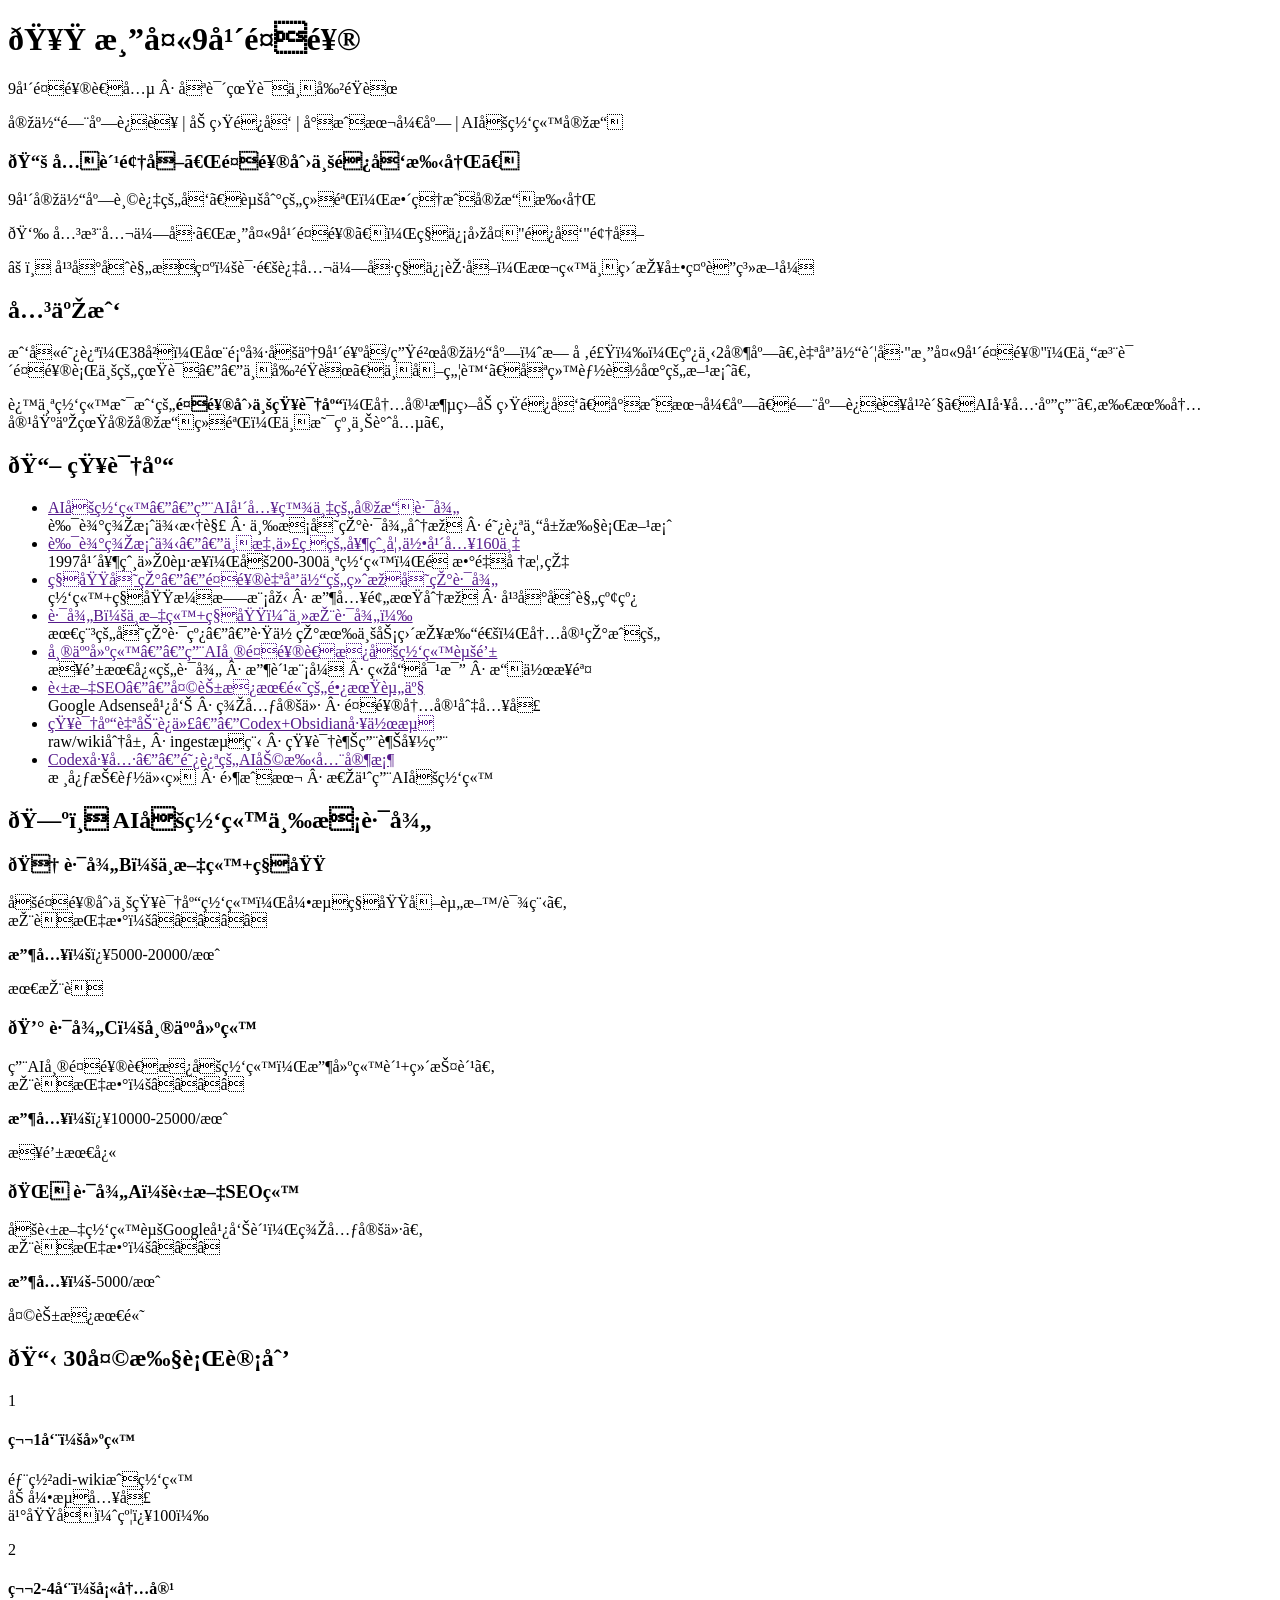
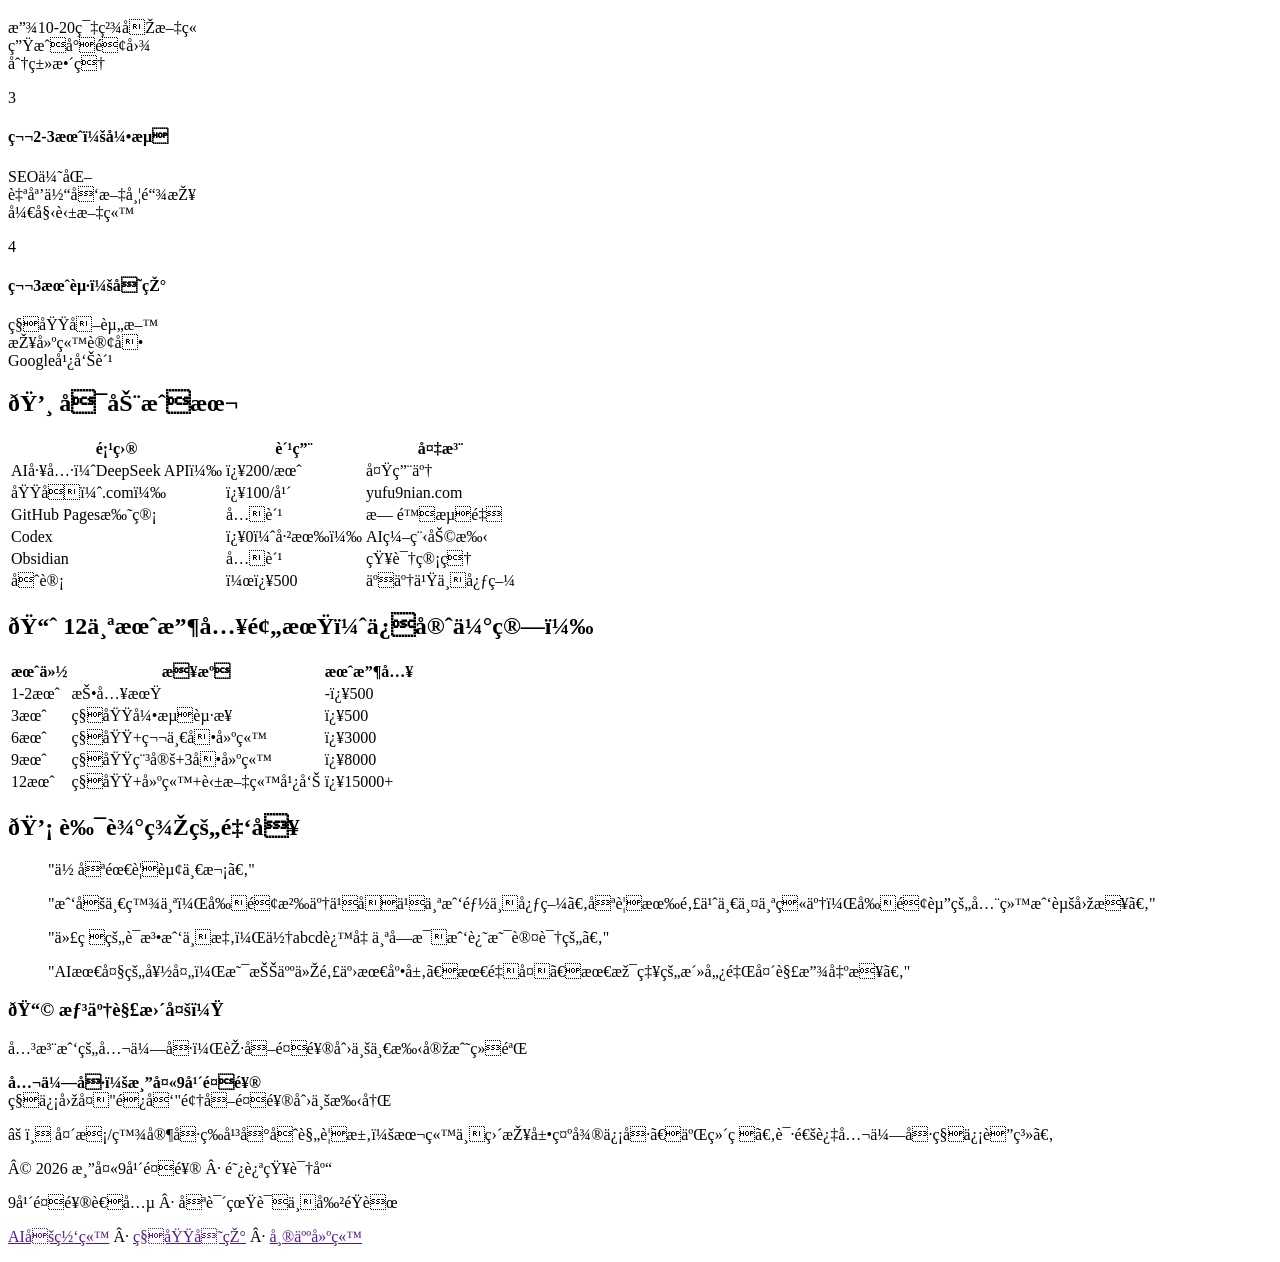
==== index.html @ 38398fef "?? index.html" ====
<!DOCTYPE html>
<html lang=""zh-CN"">
<head>
<meta charset=""UTF-8"">
<meta name=""viewport"" content=""width=device-width, initial-scale=1.0"">
<meta name=""description"" content=""渔夫9年餐饮 - 餐饮创业知识库。9年餐饮老兵分享加盟避坑、小成本开店、门店运营干货。AI做网站实操路径，私域变现方法论。"">
<meta name=""keywords"" content=""餐饮创业,加盟避坑,小成本开店,餐饮运营,AI做网站,私域变现,渔夫9年餐饮"">
<title>渔夫9年餐饮 · 餐饮创业知识库</title>
<link rel=""stylesheet"" href=""style.css"">
</head>
<body>

<header>
  <h1>🥟 渔夫9年餐饮</h1>
  <p class=""tagline"">9年餐饮老兵 · 只说真话不割韭菜</p>
  <p class=""subtitle"">实体门店运营 | 加盟避坑 | 小成本开店 | AI做网站实操</p>
</header>

<div class=""container"">

  <!-- Hero -->
  <div class=""hero-cta"">
    <h3>📚 免费领取「餐饮创业避坑手册」</h3>
    <p>9年实体店踩过的坑、赚到的经验，整理成实操手册</p>
    <p class=""highlight"">👉 关注公众号「渔夫9年餐饮」，私信回复"避坑"领取</p>
    <p style=""font-size:13px;color:#999;margin-top:8px"">⚠️ 平台合规提示：请通过公众号私信获取，本站不直接展示联系方式</p>
  </div>

  <!-- 关于阿迪 -->
  <section>
    <h2>关于我</h2>
    <p>我叫阿迪，38岁，在顺德做了9年饺子/生鲜实体店（无堂食），线下2家店。自媒体账号"渔夫9年餐饮"，专注说餐饮行业的真话——<span class=""emphasis"">不割韭菜、不卖焦虑、只给能落地的方案</span>。</p>
    <p style=""margin-top:12px"">这个网站是我的<strong>餐饮创业知识库</strong>，内容涵盖加盟避坑、小成本开店、门店运营干货、AI工具应用。所有内容基于真实实操经验，不是纸上谈兵。</p>
  </section>

  <!-- 知识库 -->
  <section>
    <h2>📖 知识库</h2>
    <ul class=""article-list"">
      <li>
        <a href=""articles/AI做网站.html"">AI做网站——用AI年入百万的实操路径</a>
        <div class=""desc"">良辰美案例拆解 · 三条变现路径分析 · 阿迪专属执行方案</div>
      </li>
      <li>
        <a href=""articles/良辰美案例.html"">良辰美案例——不懂代码的奶爸如何年入160万</a>
        <div class=""desc"">1997年奶爸从0起步，做200-300个网站，靠数量堆概率</div>
      </li>
      <li>
        <a href=""articles/私域变现.html"">私域变现——餐饮自媒体的终极变现路径</a>
        <div class=""desc"">网站+私域漏斗模型 · 收入预期分析 · 平台合规红线</div>
      </li>
      <li>
        <a href=""articles/路径B-中文站加私域.html"">路径B：中文站+私域（主推路径）</a>
        <div class=""desc"">最稳的变现路线——跟你现有业务直接打通，内容现成的</div>
      </li>
      <li>
        <a href=""articles/帮人建站.html"">帮人建站——用AI帮餐饮老板做网站赚钱</a>
        <div class=""desc"">来钱最快的路径 · 收费模式 · 竞品对比 · 操作步骤</div>
      </li>
      <li>
        <a href=""articles/英文SEO.html"">英文SEO——天花板最高的长期资产</a>
        <div class=""desc"">Google Adsense广告 · 美元定价 · 餐饮内容切入口</div>
      </li>
      <li>
        <a href=""articles/知识库自动迭代.html"">知识库自动迭代——Codex+Obsidian工作流</a>
        <div class=""desc"">raw/wiki分层 · ingest流程 · 知识越用越好用</div>
      </li>
      <li>
        <a href=""articles/Codex工具.html"">Codex工具——阿迪的AI助手全家桶</a>
        <div class=""desc"">核心技能介绍 · 零成本 · 怎么用AI做网站</div>
      </li>
    </ul>
  </section>

  <!-- 三条路径 -->
  <section>
    <h2>🗺️ AI做网站三条路径</h2>
    <div class=""card-grid"">
      <div class=""card"">
        <h3>🏆 路径B：中文站+私域</h3>
        <p>做餐饮创业知识库网站，引流私域卖资料/课程。<br>推荐指数：⭐⭐⭐⭐⭐</p>
        <p style=""margin-top:8px""><strong>收入：</strong>￥5000-20000/月</p>
        <span class=""tag"">最推荐</span>
      </div>
      <div class=""card"">
        <h3>💰 路径C：帮人建站</h3>
        <p>用AI帮餐饮老板做网站，收建站费+维护费。<br>推荐指数：⭐⭐⭐⭐</p>
        <p style=""margin-top:8px""><strong>收入：</strong>￥10000-25000/月</p>
        <span class=""tag"">来钱最快</span>
      </div>
      <div class=""card"">
        <h3>🌍 路径A：英文SEO站</h3>
        <p>做英文网站赚Google广告费，美元定价。<br>推荐指数：⭐⭐⭐</p>
        <p style=""margin-top:8px""><strong>收入：</strong>-5000/月</p>
        <span class=""tag"">天花板最高</span>
      </div>
    </div>
  </section>

  <!-- 执行计划 -->
  <section>
    <h2>📋 30天执行计划</h2>
    <div class=""flow-steps"">
      <div class=""flow-step"">
        <div class=""num"">1</div>
        <h4>第1周：建站</h4>
        <p>部署adi-wiki成网站<br>加引流入口<br>买域名（约￥100）</p>
      </div>
      <div class=""flow-step"">
        <div class=""num"">2</div>
        <h4>第2-4周：填内容</h4>
        <p>放10-20篇精华文章<br>生成封面图<br>分类整理</p>
      </div>
      <div class=""flow-step"">
        <div class=""num"">3</div>
        <h4>第2-3月：引流</h4>
        <p>SEO优化<br>自媒体发文带链接<br>开始英文站</p>
      </div>
      <div class=""flow-step"">
        <div class=""num"">4</div>
        <h4>第3月起：变现</h4>
        <p>私域卖资料<br>接建站订单<br>Google广告费</p>
      </div>
    </div>
  </section>

  <!-- 成本 -->
  <section>
    <h2>💸 启动成本</h2>
    <div class=""table-wrap"">
      <table>
        <tr><th>项目</th><th>费用</th><th>备注</th></tr>
        <tr><td>AI工具（DeepSeek API）</td><td>￥200/月</td><td>够用了</td></tr>
        <tr><td>域名（.com）</td><td>￥100/年</td><td>yufu9nian.com</td></tr>
        <tr><td>GitHub Pages托管</td><td class=""green-text"">免费</td><td>无限流量</td></tr>
        <tr><td>Codex</td><td class=""green-text"">￥0（已有）</td><td>AI编程助手</td></tr>
        <tr><td>Obsidian</td><td class=""green-text"">免费</td><td>知识管理</td></tr>
        <tr style=""font-weight:bold""><td>合计</td><td>＜￥500</td><td>亏了也不心疼</td></tr>
      </table>
    </div>
  </section>

  <!-- 12个月收入预期 -->
  <section>
    <h2>📈 12个月收入预期（保守估算）</h2>
    <div class=""table-wrap"">
      <table>
        <tr><th>月份</th><th>来源</th><th>月收入</th></tr>
        <tr><td>1-2月</td><td>投入期</td><td>-￥500</td></tr>
        <tr><td>3月</td><td>私域引流起步</td><td>￥500</td></tr>
        <tr><td>6月</td><td>私域+第一单建站</td><td>￥3000</td></tr>
        <tr><td>9月</td><td>私域稳定+3单建站</td><td>￥8000</td></tr>
        <tr style=""font-weight:bold""><td>12月</td><td>私域+建站+英文站广告</td><td class=""emphasis"">￥15000+</td></tr>
      </table>
    </div>
  </section>

  <!-- 良辰美金句 -->
  <section>
    <h2>💡 良辰美的金句</h2>
    <blockquote>"你只需要赢一次。"</blockquote>
    <blockquote>"我做一百个，前面沉了九十九个我都不心疼。只要有那么一两个火了，前面赔的全给我赚回来。"</blockquote>
    <blockquote>"代码的语法我不懂，但abcd这几个字母我还是认识的。"</blockquote>
    <blockquote>"AI最大的好处，是把人从那些最底层、最重复、最枯燥的活儿里头解放出来。"</blockquote>
  </section>

  <!-- 私域引流 -->
  <div class=""private-domain"">
    <h3>📩 想了解更多？</h3>
    <p>关注我的公众号，获取餐饮创业一手实战经验</p>
    <div class=""contact-box"">
      <strong>公众号：渔夫9年餐饮</strong><br>
      <span style=""font-size:13px;color:#888"">私信回复"避坑"领取餐饮创业手册</span>
    </div>
    <p style=""font-size:13px;color:#999;margin-top:12px"">⚠️ 头条/百家号等平台合规要求：本站不直接展示微信号、二维码。请通过公众号私信联系。</p>
  </div>

</div>

<footer>
  <p>© 2026 渔夫9年餐饮 · 阿迪知识库</p>
  <p style=""margin-top:6px"">9年餐饮老兵 · 只说真话不割韭菜</p>
  <p style=""margin-top:6px"">
    <a href=""articles/AI做网站.html"">AI做网站</a> ·
    <a href=""articles/私域变现.html"">私域变现</a> ·
    <a href=""articles/帮人建站.html"">帮人建站</a>
  </p>
</footer>

</body>
</html>
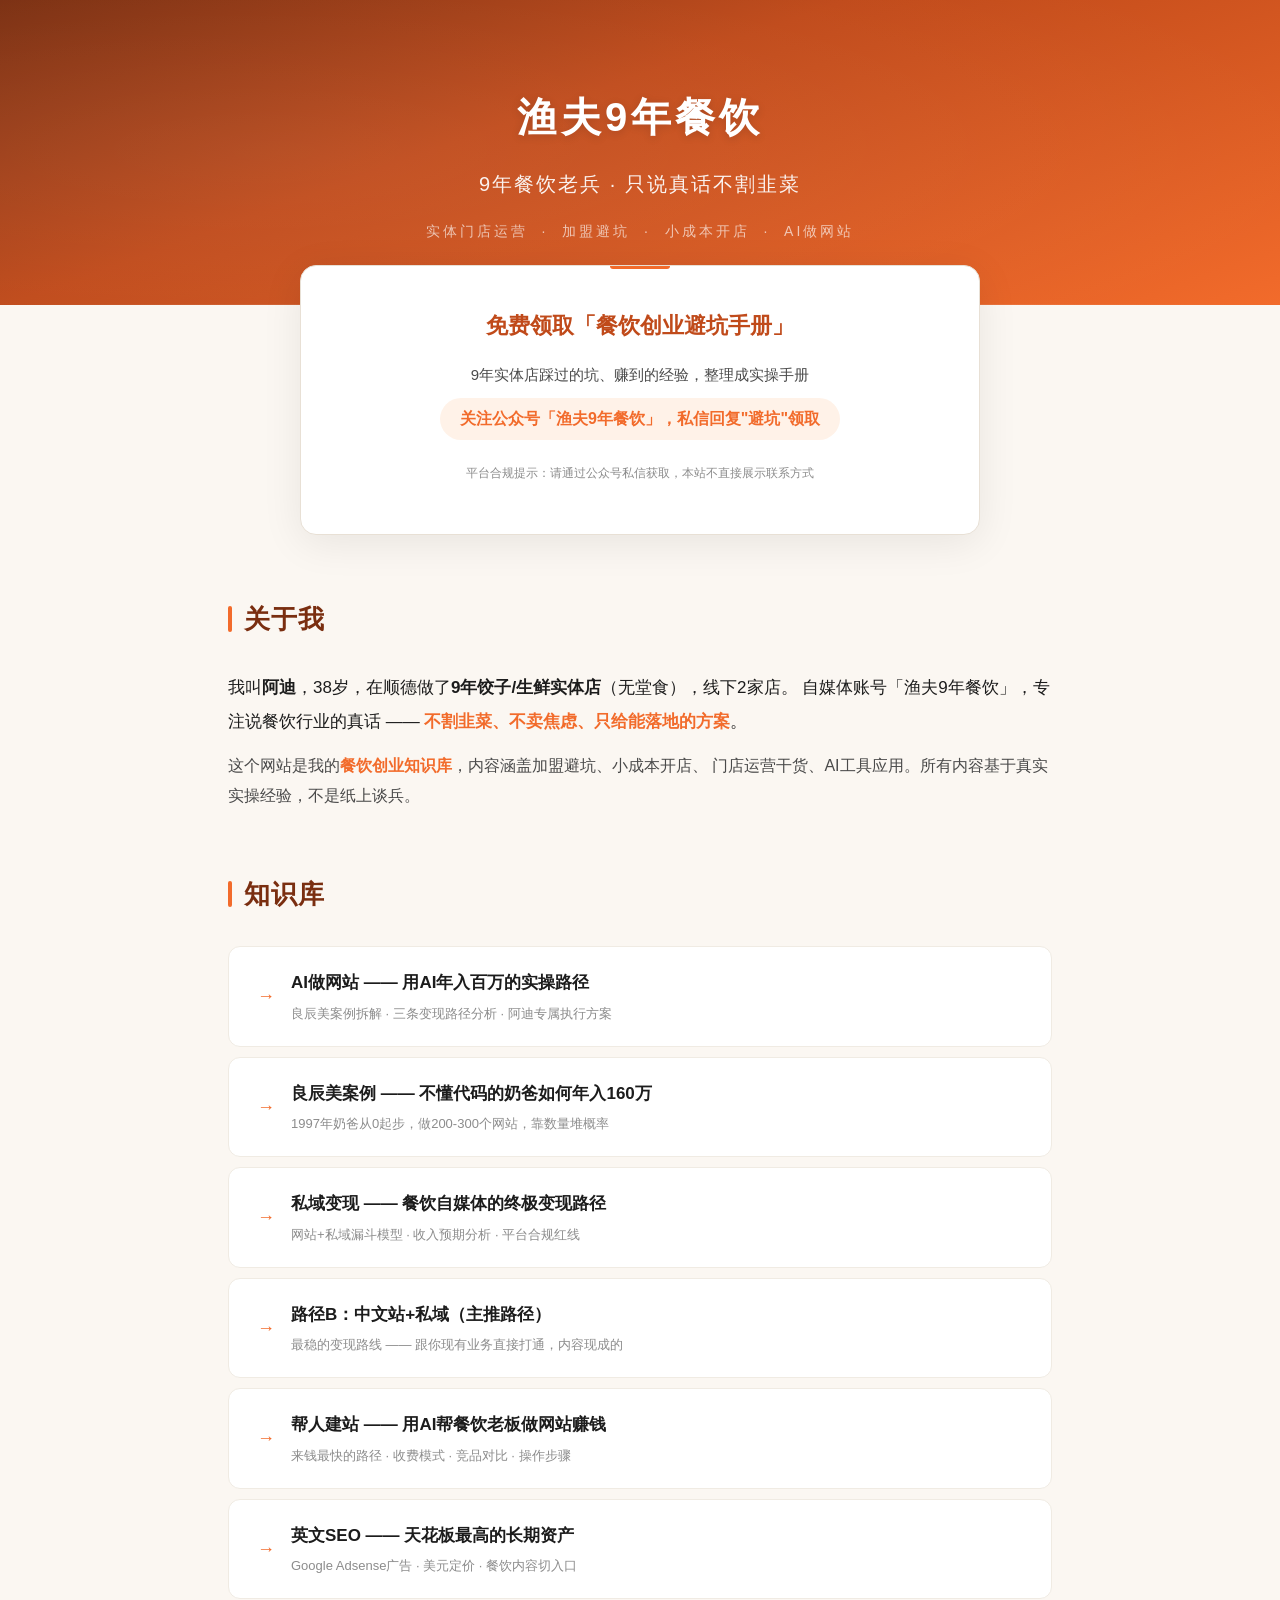
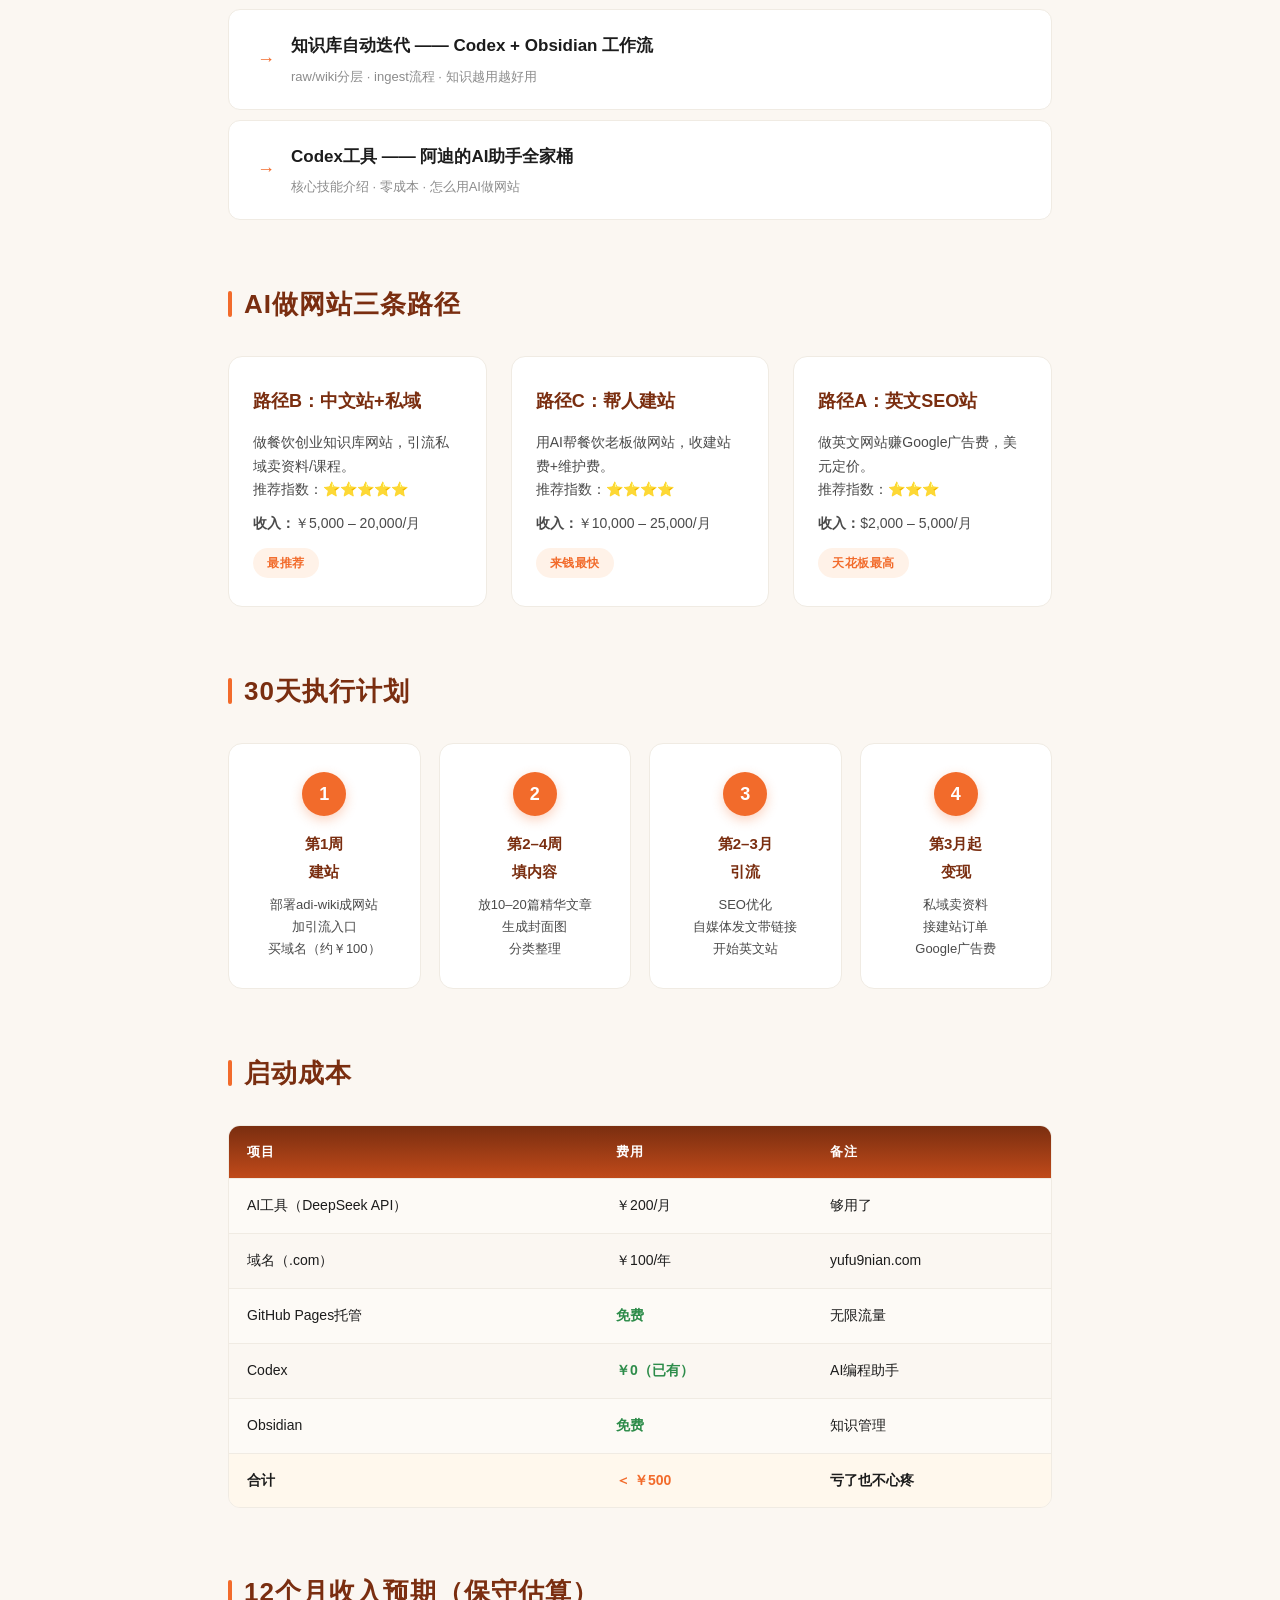
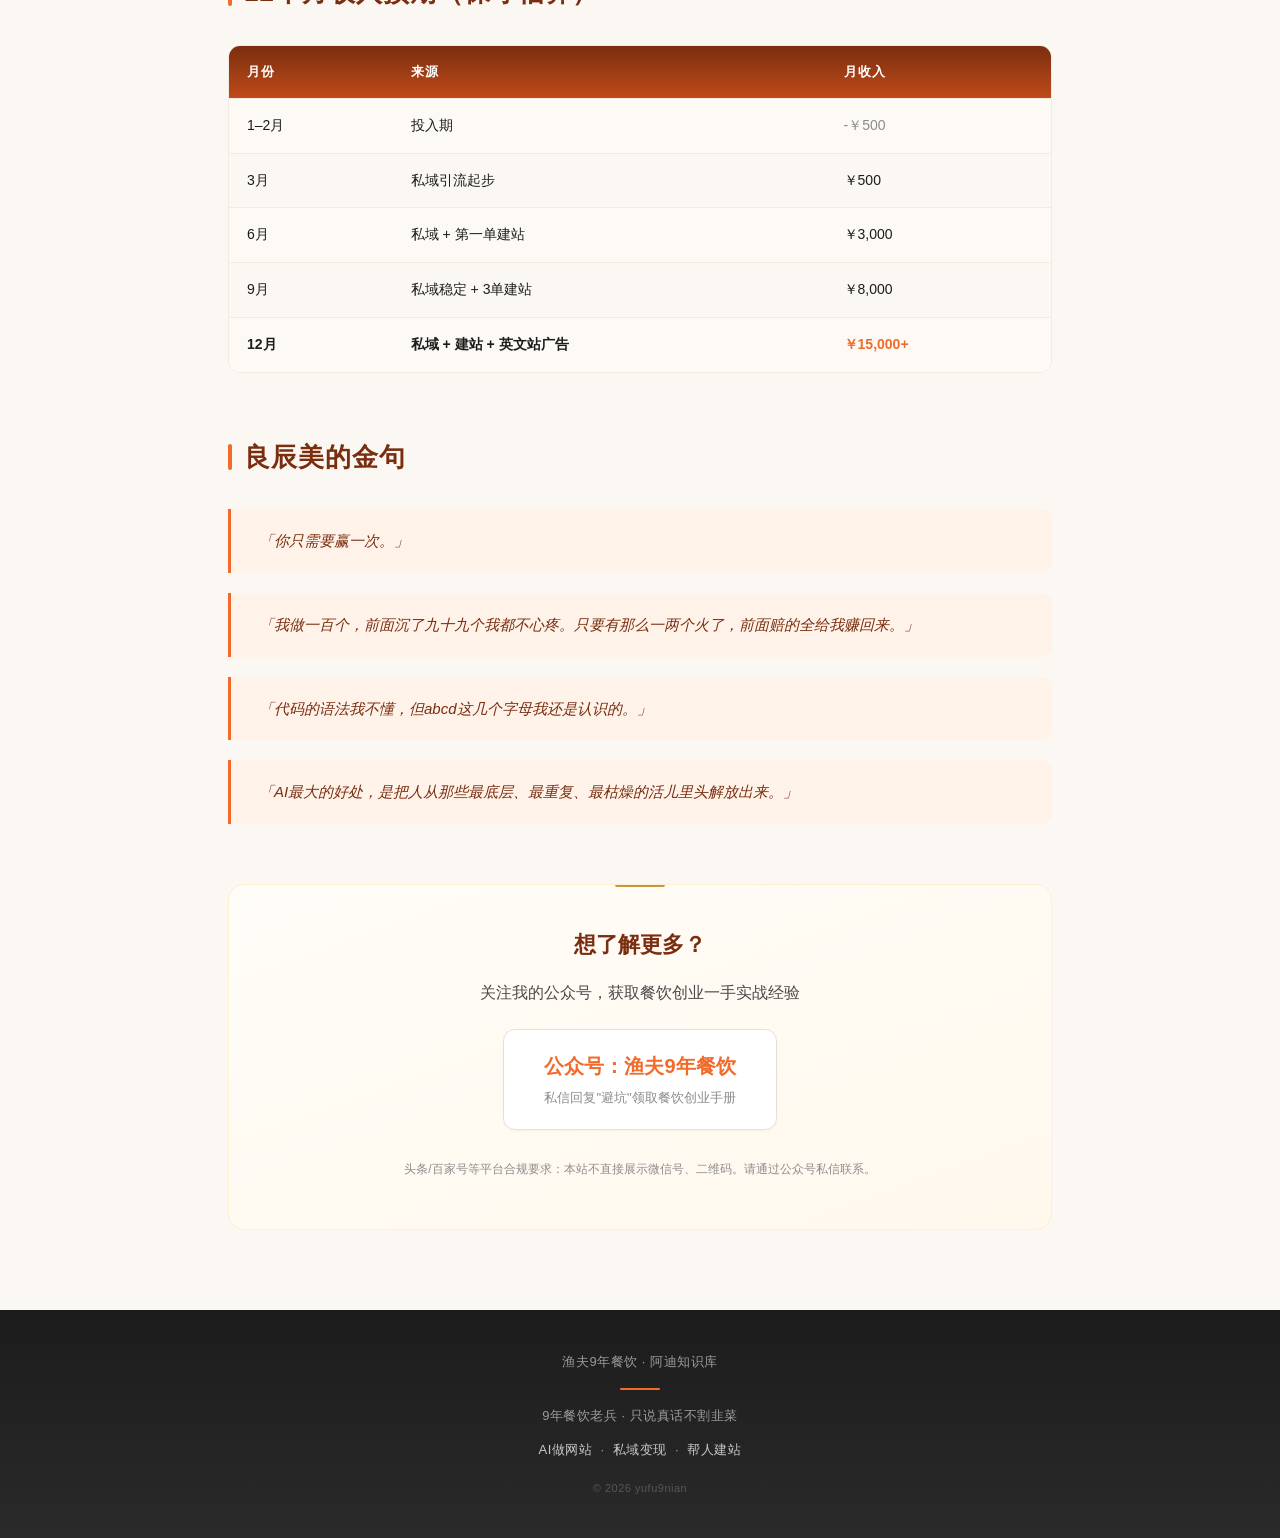
==== commit 27ac7976: "v2.0 ???????? - ??:Hermes Orange #F26B2B ?????? - ??:??????????????????? - ??:?????,?????" ====
--- a/index.html
+++ b/index.html
@@ -1,190 +1,215 @@
 <!DOCTYPE html>
-<html lang=""zh-CN"">
+<html lang="zh-CN">
 <head>
-<meta charset=""UTF-8"">
-<meta name=""viewport"" content=""width=device-width, initial-scale=1.0"">
-<meta name=""description"" content=""渔夫9年餐饮 - 餐饮创业知识库。9年餐饮老兵分享加盟避坑、小成本开店、门店运营干货。AI做网站实操路径，私域变现方法论。"">
-<meta name=""keywords"" content=""餐饮创业,加盟避坑,小成本开店,餐饮运营,AI做网站,私域变现,渔夫9年餐饮"">
+<meta charset="UTF-8">
+<meta name="viewport" content="width=device-width, initial-scale=1.0">
+<meta name="description" content="渔夫9年餐饮 · 餐饮创业知识库。9年餐饮老兵分享加盟避坑、小成本开店、门店运营干货。AI做网站实操路径，私域变现方法论。">
+<meta name="keywords" content="餐饮创业,加盟避坑,小成本开店,餐饮运营,AI做网站,私域变现,渔夫9年餐饮">
 <title>渔夫9年餐饮 · 餐饮创业知识库</title>
-<link rel=""stylesheet"" href=""style.css"">
+<link rel="stylesheet" href="style.css">
 </head>
 <body>
 
 <header>
-  <h1>🥟 渔夫9年餐饮</h1>
-  <p class=""tagline"">9年餐饮老兵 · 只说真话不割韭菜</p>
-  <p class=""subtitle"">实体门店运营 | 加盟避坑 | 小成本开店 | AI做网站实操</p>
+  <h1>渔夫9年餐饮</h1>
+  <p class="tagline">9年餐饮老兵 &middot; 只说真话不割韭菜</p>
+  <p class="subtitle">实体门店运营 &nbsp;·&nbsp; 加盟避坑 &nbsp;·&nbsp; 小成本开店 &nbsp;·&nbsp; AI做网站</p>
 </header>
 
-<div class=""container"">
+<div class="container">
 
   <!-- Hero -->
-  <div class=""hero-cta"">
-    <h3>📚 免费领取「餐饮创业避坑手册」</h3>
+  <div class="hero-cta">
+    <h3>免费领取「餐饮创业避坑手册」</h3>
     <p>9年实体店踩过的坑、赚到的经验，整理成实操手册</p>
-    <p class=""highlight"">👉 关注公众号「渔夫9年餐饮」，私信回复"避坑"领取</p>
-    <p style=""font-size:13px;color:#999;margin-top:8px"">⚠️ 平台合规提示：请通过公众号私信获取，本站不直接展示联系方式</p>
+    <p class="highlight">关注公众号「渔夫9年餐饮」，私信回复"避坑"领取</p>
+    <p style="font-size:12px;color:var(--text-light);margin-top:12px">平台合规提示：请通过公众号私信获取，本站不直接展示联系方式</p>
   </div>
 
-  <!-- 关于阿迪 -->
+  <!-- 关于 -->
   <section>
     <h2>关于我</h2>
-    <p>我叫阿迪，38岁，在顺德做了9年饺子/生鲜实体店（无堂食），线下2家店。自媒体账号"渔夫9年餐饮"，专注说餐饮行业的真话——<span class=""emphasis"">不割韭菜、不卖焦虑、只给能落地的方案</span>。</p>
-    <p style=""margin-top:12px"">这个网站是我的<strong>餐饮创业知识库</strong>，内容涵盖加盟避坑、小成本开店、门店运营干货、AI工具应用。所有内容基于真实实操经验，不是纸上谈兵。</p>
+    <p style="font-size:17px;line-height:2">
+      我叫<strong>阿迪</strong>，38岁，在顺德做了<strong>9年饺子/生鲜实体店</strong>（无堂食），线下2家店。
+      自媒体账号「渔夫9年餐饮」，专注说餐饮行业的真话 ——
+      <span class="emphasis">不割韭菜、不卖焦虑、只给能落地的方案</span>。
+    </p>
+    <p style="margin-top:12px;color:var(--text-mid)">
+      这个网站是我的<strong style="color:var(--hermes)">餐饮创业知识库</strong>，内容涵盖加盟避坑、小成本开店、
+      门店运营干货、AI工具应用。所有内容基于真实实操经验，不是纸上谈兵。
+    </p>
   </section>
 
   <!-- 知识库 -->
   <section>
-    <h2>📖 知识库</h2>
-    <ul class=""article-list"">
-      <li>
-        <a href=""articles/AI做网站.html"">AI做网站——用AI年入百万的实操路径</a>
-        <div class=""desc"">良辰美案例拆解 · 三条变现路径分析 · 阿迪专属执行方案</div>
-      </li>
-      <li>
-        <a href=""articles/良辰美案例.html"">良辰美案例——不懂代码的奶爸如何年入160万</a>
-        <div class=""desc"">1997年奶爸从0起步，做200-300个网站，靠数量堆概率</div>
-      </li>
-      <li>
-        <a href=""articles/私域变现.html"">私域变现——餐饮自媒体的终极变现路径</a>
-        <div class=""desc"">网站+私域漏斗模型 · 收入预期分析 · 平台合规红线</div>
-      </li>
-      <li>
-        <a href=""articles/路径B-中文站加私域.html"">路径B：中文站+私域（主推路径）</a>
-        <div class=""desc"">最稳的变现路线——跟你现有业务直接打通，内容现成的</div>
-      </li>
-      <li>
-        <a href=""articles/帮人建站.html"">帮人建站——用AI帮餐饮老板做网站赚钱</a>
-        <div class=""desc"">来钱最快的路径 · 收费模式 · 竞品对比 · 操作步骤</div>
-      </li>
-      <li>
-        <a href=""articles/英文SEO.html"">英文SEO——天花板最高的长期资产</a>
-        <div class=""desc"">Google Adsense广告 · 美元定价 · 餐饮内容切入口</div>
-      </li>
-      <li>
-        <a href=""articles/知识库自动迭代.html"">知识库自动迭代——Codex+Obsidian工作流</a>
-        <div class=""desc"">raw/wiki分层 · ingest流程 · 知识越用越好用</div>
-      </li>
-      <li>
-        <a href=""articles/Codex工具.html"">Codex工具——阿迪的AI助手全家桶</a>
-        <div class=""desc"">核心技能介绍 · 零成本 · 怎么用AI做网站</div>
+    <h2>知识库</h2>
+    <ul class="article-list">
+      <li>
+        <div class="text">
+          <a href="articles/AI做网站.html">AI做网站 —— 用AI年入百万的实操路径</a>
+          <div class="desc">良辰美案例拆解 · 三条变现路径分析 · 阿迪专属执行方案</div>
+        </div>
+      </li>
+      <li>
+        <div class="text">
+          <a href="articles/良辰美案例.html">良辰美案例 —— 不懂代码的奶爸如何年入160万</a>
+          <div class="desc">1997年奶爸从0起步，做200-300个网站，靠数量堆概率</div>
+        </div>
+      </li>
+      <li>
+        <div class="text">
+          <a href="articles/私域变现.html">私域变现 —— 餐饮自媒体的终极变现路径</a>
+          <div class="desc">网站+私域漏斗模型 · 收入预期分析 · 平台合规红线</div>
+        </div>
+      </li>
+      <li>
+        <div class="text">
+          <a href="articles/路径B-中文站加私域.html">路径B：中文站+私域（主推路径）</a>
+          <div class="desc">最稳的变现路线 —— 跟你现有业务直接打通，内容现成的</div>
+        </div>
+      </li>
+      <li>
+        <div class="text">
+          <a href="articles/帮人建站.html">帮人建站 —— 用AI帮餐饮老板做网站赚钱</a>
+          <div class="desc">来钱最快的路径 · 收费模式 · 竞品对比 · 操作步骤</div>
+        </div>
+      </li>
+      <li>
+        <div class="text">
+          <a href="articles/英文SEO.html">英文SEO —— 天花板最高的长期资产</a>
+          <div class="desc">Google Adsense广告 · 美元定价 · 餐饮内容切入口</div>
+        </div>
+      </li>
+      <li>
+        <div class="text">
+          <a href="articles/知识库自动迭代.html">知识库自动迭代 —— Codex + Obsidian 工作流</a>
+          <div class="desc">raw/wiki分层 · ingest流程 · 知识越用越好用</div>
+        </div>
+      </li>
+      <li>
+        <div class="text">
+          <a href="articles/Codex工具.html">Codex工具 —— 阿迪的AI助手全家桶</a>
+          <div class="desc">核心技能介绍 · 零成本 · 怎么用AI做网站</div>
+        </div>
       </li>
     </ul>
   </section>
 
   <!-- 三条路径 -->
   <section>
-    <h2>🗺️ AI做网站三条路径</h2>
-    <div class=""card-grid"">
-      <div class=""card"">
-        <h3>🏆 路径B：中文站+私域</h3>
+    <h2>AI做网站三条路径</h2>
+    <div class="card-grid">
+      <div class="card">
+        <h3>路径B：中文站+私域</h3>
         <p>做餐饮创业知识库网站，引流私域卖资料/课程。<br>推荐指数：⭐⭐⭐⭐⭐</p>
-        <p style=""margin-top:8px""><strong>收入：</strong>￥5000-20000/月</p>
-        <span class=""tag"">最推荐</span>
-      </div>
-      <div class=""card"">
-        <h3>💰 路径C：帮人建站</h3>
+        <p style="margin-top:10px"><strong>收入：</strong>￥5,000 – 20,000/月</p>
+        <span class="tag">最推荐</span>
+      </div>
+      <div class="card">
+        <h3>路径C：帮人建站</h3>
         <p>用AI帮餐饮老板做网站，收建站费+维护费。<br>推荐指数：⭐⭐⭐⭐</p>
-        <p style=""margin-top:8px""><strong>收入：</strong>￥10000-25000/月</p>
-        <span class=""tag"">来钱最快</span>
-      </div>
-      <div class=""card"">
-        <h3>🌍 路径A：英文SEO站</h3>
+        <p style="margin-top:10px"><strong>收入：</strong>￥10,000 – 25,000/月</p>
+        <span class="tag">来钱最快</span>
+      </div>
+      <div class="card">
+        <h3>路径A：英文SEO站</h3>
         <p>做英文网站赚Google广告费，美元定价。<br>推荐指数：⭐⭐⭐</p>
-        <p style=""margin-top:8px""><strong>收入：</strong>-5000/月</p>
-        <span class=""tag"">天花板最高</span>
+        <p style="margin-top:10px"><strong>收入：</strong>$2,000 – 5,000/月</p>
+        <span class="tag">天花板最高</span>
       </div>
     </div>
   </section>
 
   <!-- 执行计划 -->
   <section>
-    <h2>📋 30天执行计划</h2>
-    <div class=""flow-steps"">
-      <div class=""flow-step"">
-        <div class=""num"">1</div>
-        <h4>第1周：建站</h4>
+    <h2>30天执行计划</h2>
+    <div class="flow-steps">
+      <div class="flow-step">
+        <div class="num">1</div>
+        <h4>第1周<br>建站</h4>
         <p>部署adi-wiki成网站<br>加引流入口<br>买域名（约￥100）</p>
       </div>
-      <div class=""flow-step"">
-        <div class=""num"">2</div>
-        <h4>第2-4周：填内容</h4>
-        <p>放10-20篇精华文章<br>生成封面图<br>分类整理</p>
-      </div>
-      <div class=""flow-step"">
-        <div class=""num"">3</div>
-        <h4>第2-3月：引流</h4>
+      <div class="flow-step">
+        <div class="num">2</div>
+        <h4>第2–4周<br>填内容</h4>
+        <p>放10–20篇精华文章<br>生成封面图<br>分类整理</p>
+      </div>
+      <div class="flow-step">
+        <div class="num">3</div>
+        <h4>第2–3月<br>引流</h4>
         <p>SEO优化<br>自媒体发文带链接<br>开始英文站</p>
       </div>
-      <div class=""flow-step"">
-        <div class=""num"">4</div>
-        <h4>第3月起：变现</h4>
+      <div class="flow-step">
+        <div class="num">4</div>
+        <h4>第3月起<br>变现</h4>
         <p>私域卖资料<br>接建站订单<br>Google广告费</p>
       </div>
     </div>
   </section>
 
-  <!-- 成本 -->
-  <section>
-    <h2>💸 启动成本</h2>
-    <div class=""table-wrap"">
+  <!-- 启动成本 -->
+  <section>
+    <h2>启动成本</h2>
+    <div class="table-wrap">
       <table>
         <tr><th>项目</th><th>费用</th><th>备注</th></tr>
         <tr><td>AI工具（DeepSeek API）</td><td>￥200/月</td><td>够用了</td></tr>
         <tr><td>域名（.com）</td><td>￥100/年</td><td>yufu9nian.com</td></tr>
-        <tr><td>GitHub Pages托管</td><td class=""green-text"">免费</td><td>无限流量</td></tr>
-        <tr><td>Codex</td><td class=""green-text"">￥0（已有）</td><td>AI编程助手</td></tr>
-        <tr><td>Obsidian</td><td class=""green-text"">免费</td><td>知识管理</td></tr>
-        <tr style=""font-weight:bold""><td>合计</td><td>＜￥500</td><td>亏了也不心疼</td></tr>
+        <tr><td>GitHub Pages托管</td><td class="green-text">免费</td><td>无限流量</td></tr>
+        <tr><td>Codex</td><td class="green-text">￥0（已有）</td><td>AI编程助手</td></tr>
+        <tr><td>Obsidian</td><td class="green-text">免费</td><td>知识管理</td></tr>
+        <tr style="font-weight:700;background:#FFF8ED"><td>合计</td><td class="emphasis">＜ ￥500</td><td>亏了也不心疼</td></tr>
       </table>
     </div>
   </section>
 
-  <!-- 12个月收入预期 -->
-  <section>
-    <h2>📈 12个月收入预期（保守估算）</h2>
-    <div class=""table-wrap"">
+  <!-- 收入预期 -->
+  <section>
+    <h2>12个月收入预期（保守估算）</h2>
+    <div class="table-wrap">
       <table>
         <tr><th>月份</th><th>来源</th><th>月收入</th></tr>
-        <tr><td>1-2月</td><td>投入期</td><td>-￥500</td></tr>
+        <tr><td>1–2月</td><td>投入期</td><td style="color:var(--text-light)">-￥500</td></tr>
         <tr><td>3月</td><td>私域引流起步</td><td>￥500</td></tr>
-        <tr><td>6月</td><td>私域+第一单建站</td><td>￥3000</td></tr>
-        <tr><td>9月</td><td>私域稳定+3单建站</td><td>￥8000</td></tr>
-        <tr style=""font-weight:bold""><td>12月</td><td>私域+建站+英文站广告</td><td class=""emphasis"">￥15000+</td></tr>
+        <tr><td>6月</td><td>私域 + 第一单建站</td><td>￥3,000</td></tr>
+        <tr><td>9月</td><td>私域稳定 + 3单建站</td><td>￥8,000</td></tr>
+        <tr style="font-weight:700;background:#FFF8ED"><td>12月</td><td>私域 + 建站 + 英文站广告</td><td class="emphasis">￥15,000+</td></tr>
       </table>
     </div>
   </section>
 
-  <!-- 良辰美金句 -->
-  <section>
-    <h2>💡 良辰美的金句</h2>
-    <blockquote>"你只需要赢一次。"</blockquote>
-    <blockquote>"我做一百个，前面沉了九十九个我都不心疼。只要有那么一两个火了，前面赔的全给我赚回来。"</blockquote>
-    <blockquote>"代码的语法我不懂，但abcd这几个字母我还是认识的。"</blockquote>
-    <blockquote>"AI最大的好处，是把人从那些最底层、最重复、最枯燥的活儿里头解放出来。"</blockquote>
+  <!-- 金句 -->
+  <section>
+    <h2>良辰美的金句</h2>
+    <blockquote>「你只需要赢一次。」</blockquote>
+    <blockquote>「我做一百个，前面沉了九十九个我都不心疼。只要有那么一两个火了，前面赔的全给我赚回来。」</blockquote>
+    <blockquote>「代码的语法我不懂，但abcd这几个字母我还是认识的。」</blockquote>
+    <blockquote>「AI最大的好处，是把人从那些最底层、最重复、最枯燥的活儿里头解放出来。」</blockquote>
   </section>
 
   <!-- 私域引流 -->
-  <div class=""private-domain"">
-    <h3>📩 想了解更多？</h3>
+  <div class="private-domain">
+    <h3>想了解更多？</h3>
     <p>关注我的公众号，获取餐饮创业一手实战经验</p>
-    <div class=""contact-box"">
+    <div class="contact-box">
       <strong>公众号：渔夫9年餐饮</strong><br>
-      <span style=""font-size:13px;color:#888"">私信回复"避坑"领取餐饮创业手册</span>
-    </div>
-    <p style=""font-size:13px;color:#999;margin-top:12px"">⚠️ 头条/百家号等平台合规要求：本站不直接展示微信号、二维码。请通过公众号私信联系。</p>
+      <span style="font-size:13px;color:var(--text-light)">私信回复"避坑"领取餐饮创业手册</span>
+    </div>
+    <p style="font-size:12px;color:var(--text-light);margin-top:14px">头条/百家号等平台合规要求：本站不直接展示微信号、二维码。请通过公众号私信联系。</p>
   </div>
 
 </div>
 
 <footer>
-  <p>© 2026 渔夫9年餐饮 · 阿迪知识库</p>
-  <p style=""margin-top:6px"">9年餐饮老兵 · 只说真话不割韭菜</p>
-  <p style=""margin-top:6px"">
-    <a href=""articles/AI做网站.html"">AI做网站</a> ·
-    <a href=""articles/私域变现.html"">私域变现</a> ·
-    <a href=""articles/帮人建站.html"">帮人建站</a>
+  <p>渔夫9年餐饮 &middot; 阿迪知识库</p>
+  <div class="footer-divider"></div>
+  <p>9年餐饮老兵 &middot; 只说真话不割韭菜</p>
+  <p style="margin-top:10px">
+    <a href="articles/AI做网站.html">AI做网站</a> &nbsp;&middot;&nbsp;
+    <a href="articles/私域变现.html">私域变现</a> &nbsp;&middot;&nbsp;
+    <a href="articles/帮人建站.html">帮人建站</a>
   </p>
+  <p style="margin-top:16px;font-size:11px;opacity:0.4">&copy; 2026 yufu9nian</p>
 </footer>
 
 </body>
--- a/style.css
+++ b/style.css
@@ -0,0 +1,394 @@
+/* ═══════════════════════════════════════
+   渔夫9年餐饮 · 餐饮创业知识库
+   主色：爱马仕橙  ·  衬色：暖杏米
+   ═══════════════════════════════════════ */
+
+:root {
+    --hermes:       #F26B2B;
+    --hermes-deep:  #C04A1A;
+    --hermes-dark:  #7A2E10;
+    --hermes-light: #FFF2E8;
+    --hermes-glow:  #FFECE0;
+    --warm-cream:   #FDF9F4;
+    --warm-bg:      #FBF7F2;
+    --card:         #FFFFFF;
+    --text:         #1C1C1C;
+    --text-mid:     #4A4A4A;
+    --text-light:   #8C8C8C;
+    --border:       #E8E0D5;
+    --border-light: #F0EBE3;
+    --gold:         #C8963E;
+    --gold-light:   #FDF0D5;
+    --green:        #2D8C4A;
+    --shadow-sm:    0 1px 3px rgba(0,0,0,0.04);
+    --shadow-md:    0 4px 20px rgba(0,0,0,0.06);
+    --shadow-lg:    0 8px 40px rgba(0,0,0,0.08);
+}
+
+* { margin: 0; padding: 0; box-sizing: border-box; }
+
+body {
+    font-family: "PingFang SC", "Microsoft YaHei", "Hiragino Sans GB", -apple-system, sans-serif;
+    background: var(--warm-bg);
+    color: var(--text);
+    line-height: 1.85;
+    font-size: 16px;
+    -webkit-font-smoothing: antialiased;
+}
+
+/* ── Links ── */
+a { color: var(--hermes); text-decoration: none; transition: color 0.2s; }
+a:hover { color: var(--hermes-deep); }
+
+/* ── Header ── */
+header {
+    background: linear-gradient(160deg, var(--hermes-dark) 0%, var(--hermes-deep) 40%, var(--hermes) 100%);
+    color: white;
+    padding: 80px 20px 60px;
+    text-align: center;
+    position: relative;
+    overflow: hidden;
+}
+header::before {
+    content: "";
+    position: absolute;
+    top: -50%; left: -20%;
+    width: 140%; height: 200%;
+    background: radial-gradient(ellipse at 30% 50%, rgba(255,255,255,0.06) 0%, transparent 60%);
+    pointer-events: none;
+}
+header::after {
+    content: "";
+    position: absolute;
+    bottom: 0; left: 0; right: 0;
+    height: 1px;
+    background: linear-gradient(90deg, transparent, rgba(255,255,255,0.2), transparent);
+}
+header h1 {
+    font-size: 40px;
+    font-weight: 700;
+    letter-spacing: 4px;
+    margin-bottom: 12px;
+    text-shadow: 0 2px 8px rgba(0,0,0,0.15);
+}
+header .tagline {
+    font-size: 20px;
+    font-weight: 300;
+    opacity: 0.92;
+    letter-spacing: 2px;
+    margin-bottom: 16px;
+}
+header .subtitle {
+    font-size: 14px;
+    opacity: 0.65;
+    letter-spacing: 3px;
+    text-transform: uppercase;
+}
+
+/* ── Container ── */
+.container { max-width: 880px; margin: 0 auto; padding: 0 28px; }
+
+/* ── Hero CTA ── */
+.hero-cta {
+    background: white;
+    border: 1px solid var(--border);
+    border-radius: 16px;
+    padding: 40px 36px;
+    margin: -40px auto 50px;
+    max-width: 680px;
+    text-align: center;
+    box-shadow: var(--shadow-lg);
+    position: relative;
+}
+.hero-cta::before {
+    content: "";
+    position: absolute;
+    top: 0; left: 50%; transform: translateX(-50%);
+    width: 60px; height: 3px;
+    background: var(--hermes);
+    border-radius: 0 0 4px 4px;
+}
+.hero-cta h3 {
+    color: var(--hermes-deep);
+    font-size: 22px;
+    margin-bottom: 14px;
+    font-weight: 700;
+}
+.hero-cta p { color: var(--text-mid); margin-bottom: 10px; font-size: 15px; }
+.hero-cta .highlight {
+    color: var(--hermes);
+    font-weight: 700;
+    font-size: 16px;
+    background: var(--hermes-light);
+    display: inline-block;
+    padding: 6px 20px;
+    border-radius: 24px;
+}
+
+/* ── Section ── */
+section { margin: 60px 0; }
+section h2 {
+    font-size: 26px;
+    color: var(--hermes-dark);
+    border-left: none;
+    padding-left: 0;
+    margin-bottom: 28px;
+    font-weight: 700;
+    letter-spacing: 1px;
+    display: flex;
+    align-items: center;
+    gap: 12px;
+}
+section h2::before {
+    content: "";
+    display: inline-block;
+    width: 4px; height: 26px;
+    background: var(--hermes);
+    border-radius: 2px;
+}
+
+/* ── Card Grid ── */
+.card-grid { display: grid; grid-template-columns: repeat(auto-fill, minmax(250px, 1fr)); gap: 24px; }
+.card {
+    background: var(--card);
+    border: 1px solid var(--border-light);
+    border-radius: 14px;
+    padding: 28px 24px;
+    transition: box-shadow 0.3s, transform 0.3s, border-color 0.3s;
+    position: relative;
+    overflow: hidden;
+}
+.card::after {
+    content: "";
+    position: absolute;
+    top: 0; left: 0; right: 0;
+    height: 3px;
+    background: linear-gradient(90deg, var(--hermes), var(--gold));
+    opacity: 0;
+    transition: opacity 0.3s;
+}
+.card:hover {
+    box-shadow: var(--shadow-lg);
+    transform: translateY(-4px);
+    border-color: var(--border);
+}
+.card:hover::after { opacity: 1; }
+.card h3 { font-size: 18px; margin-bottom: 12px; color: var(--hermes-dark); font-weight: 700; }
+.card p { font-size: 14px; color: var(--text-mid); line-height: 1.7; }
+.card .tag {
+    display: inline-block;
+    background: var(--hermes-light);
+    color: var(--hermes);
+    font-size: 12px;
+    padding: 4px 14px;
+    border-radius: 20px;
+    margin-top: 12px;
+    font-weight: 600;
+    letter-spacing: 0.5px;
+}
+
+/* ── Article List ── */
+.article-list { list-style: none; display: flex; flex-direction: column; gap: 10px; }
+.article-list li {
+    background: var(--card);
+    border: 1px solid var(--border-light);
+    border-radius: 12px;
+    padding: 20px 28px;
+    transition: all 0.25s;
+    display: flex;
+    align-items: center;
+    gap: 16px;
+}
+.article-list li:hover {
+    box-shadow: var(--shadow-md);
+    border-color: var(--hermes);
+    border-left: 3px solid var(--hermes);
+    padding-left: 25px;
+}
+.article-list li::before {
+    content: "→";
+    color: var(--hermes);
+    font-size: 18px;
+    font-weight: 700;
+    flex-shrink: 0;
+}
+.article-list .text { flex: 1; }
+.article-list a {
+    font-size: 17px;
+    font-weight: 700;
+    color: var(--text);
+    transition: color 0.2s;
+}
+.article-list a:hover { color: var(--hermes); }
+.article-list .desc { font-size: 13px; color: var(--text-light); margin-top: 3px; }
+
+/* ── Flow Steps ── */
+.flow-steps { display: grid; grid-template-columns: repeat(auto-fit, minmax(160px, 1fr)); gap: 18px; }
+.flow-step {
+    background: white;
+    border: 1px solid var(--border-light);
+    border-radius: 14px;
+    padding: 28px 18px;
+    text-align: center;
+    transition: box-shadow 0.3s;
+}
+.flow-step:hover { box-shadow: var(--shadow-md); }
+.flow-step .num {
+    display: inline-flex;
+    align-items: center;
+    justify-content: center;
+    width: 44px; height: 44px;
+    background: var(--hermes);
+    color: white;
+    border-radius: 50%;
+    font-weight: 800;
+    font-size: 18px;
+    margin-bottom: 14px;
+    box-shadow: 0 4px 12px rgba(242,107,43,0.3);
+}
+.flow-step h4 { font-size: 15px; margin-bottom: 8px; color: var(--hermes-dark); font-weight: 700; }
+.flow-step p { font-size: 13px; color: var(--text-mid); line-height: 1.7; }
+
+/* ── Private Domain ── */
+.private-domain {
+    background: linear-gradient(160deg, #FFFDF8, #FFF8ED);
+    border: 1px solid var(--gold-light);
+    border-radius: 16px;
+    padding: 40px 36px;
+    text-align: center;
+    margin: 40px 0;
+    position: relative;
+}
+.private-domain::before {
+    content: "";
+    position: absolute;
+    top: 0; left: 50%; transform: translateX(-50%);
+    width: 50px; height: 2px;
+    background: var(--gold);
+    border-radius: 0 0 4px 4px;
+}
+.private-domain h3 { color: var(--hermes-dark); font-size: 22px; margin-bottom: 12px; font-weight: 700; }
+.private-domain p { color: var(--text-mid); margin-bottom: 8px; }
+.private-domain .contact-box {
+    display: inline-block;
+    background: white;
+    border: 1px solid var(--border);
+    border-radius: 12px;
+    padding: 18px 40px;
+    margin: 14px 10px;
+    font-size: 14px;
+    box-shadow: var(--shadow-sm);
+}
+.private-domain .contact-box strong { color: var(--hermes); font-size: 20px; font-weight: 700; }
+
+/* ── Tables ── */
+.table-wrap { overflow-x: auto; margin: 24px 0; border-radius: 12px; border: 1px solid var(--border-light); }
+table { width: 100%; border-collapse: collapse; font-size: 14px; }
+th, td { border-bottom: 1px solid var(--border-light); padding: 14px 18px; text-align: left; }
+th {
+    background: linear-gradient(180deg, var(--hermes-dark), var(--hermes-deep));
+    color: white;
+    font-weight: 700;
+    font-size: 13px;
+    letter-spacing: 1px;
+    text-transform: uppercase;
+}
+tr:last-child td { border-bottom: none; }
+tr:nth-child(even) td { background: #FDFAF6; }
+tr:hover td { background: var(--hermes-glow); }
+
+/* ── Blockquote ── */
+blockquote {
+    border-left: 3px solid var(--hermes);
+    background: var(--hermes-light);
+    padding: 18px 28px;
+    margin: 20px 0;
+    font-style: italic;
+    color: var(--hermes-dark);
+    border-radius: 0 10px 10px 0;
+    font-size: 15px;
+}
+blockquote p { margin: 0; }
+
+/* ── Article Content (for inner pages) ── */
+article h2 { font-size: 22px; margin-top: 36px; }
+article h3 { font-size: 19px; color: var(--hermes-deep); margin-top: 28px; margin-bottom: 12px; }
+article h4 { font-size: 16px; color: var(--text-mid); margin-top: 20px; }
+article p { margin-bottom: 12px; }
+article ul, article ol { margin: 12px 0 12px 24px; }
+article li { margin-bottom: 6px; }
+article code {
+    background: var(--hermes-light);
+    color: var(--hermes-deep);
+    padding: 2px 8px;
+    border-radius: 4px;
+    font-size: 0.9em;
+}
+article pre {
+    background: #1C1C1C;
+    color: #E8E0D5;
+    padding: 20px 24px;
+    border-radius: 10px;
+    overflow-x: auto;
+    margin: 16px 0;
+}
+article pre code {
+    background: none;
+    color: inherit;
+    padding: 0;
+}
+article hr {
+    border: none;
+    border-top: 1px solid var(--border-light);
+    margin: 28px 0;
+}
+article strong { color: var(--hermes-deep); }
+
+/* ── Footer ── */
+footer {
+    background: linear-gradient(180deg, #1C1C1C, #2A2A2A);
+    color: rgba(255,255,255,0.55);
+    text-align: center;
+    padding: 40px 20px;
+    margin-top: 80px;
+    font-size: 13px;
+    letter-spacing: 0.5px;
+}
+footer a { color: rgba(255,255,255,0.75); transition: color 0.2s; }
+footer a:hover { color: var(--hermes); }
+footer .footer-divider {
+    width: 40px; height: 2px;
+    background: var(--hermes);
+    margin: 14px auto;
+    border-radius: 1px;
+}
+
+/* ── Back Link ── */
+.back-link {
+    display: inline-flex;
+    align-items: center;
+    gap: 6px;
+    margin: 24px 0;
+    font-size: 14px;
+    color: var(--text-light);
+    transition: color 0.2s;
+}
+.back-link:hover { color: var(--hermes); }
+
+/* ── Emphasis ── */
+.emphasis { color: var(--hermes); font-weight: 700; }
+.green-text { color: var(--green); font-weight: 700; }
+.gold-text { color: var(--gold); }
+
+/* ── Responsive ── */
+@media (max-width: 640px) {
+    header { padding: 50px 16px 40px; }
+    header h1 { font-size: 28px; letter-spacing: 2px; }
+    header .tagline { font-size: 16px; }
+    .hero-cta { margin: -30px 12px 36px; padding: 24px 20px; }
+    .hero-cta h3 { font-size: 18px; }
+    .card-grid { grid-template-columns: 1fr; }
+    .flow-steps { grid-template-columns: 1fr 1fr; }
+    section h2 { font-size: 22px; }
+    .article-list li { flex-direction: column; align-items: flex-start; gap: 6px; padding: 16px 20px; }
+}
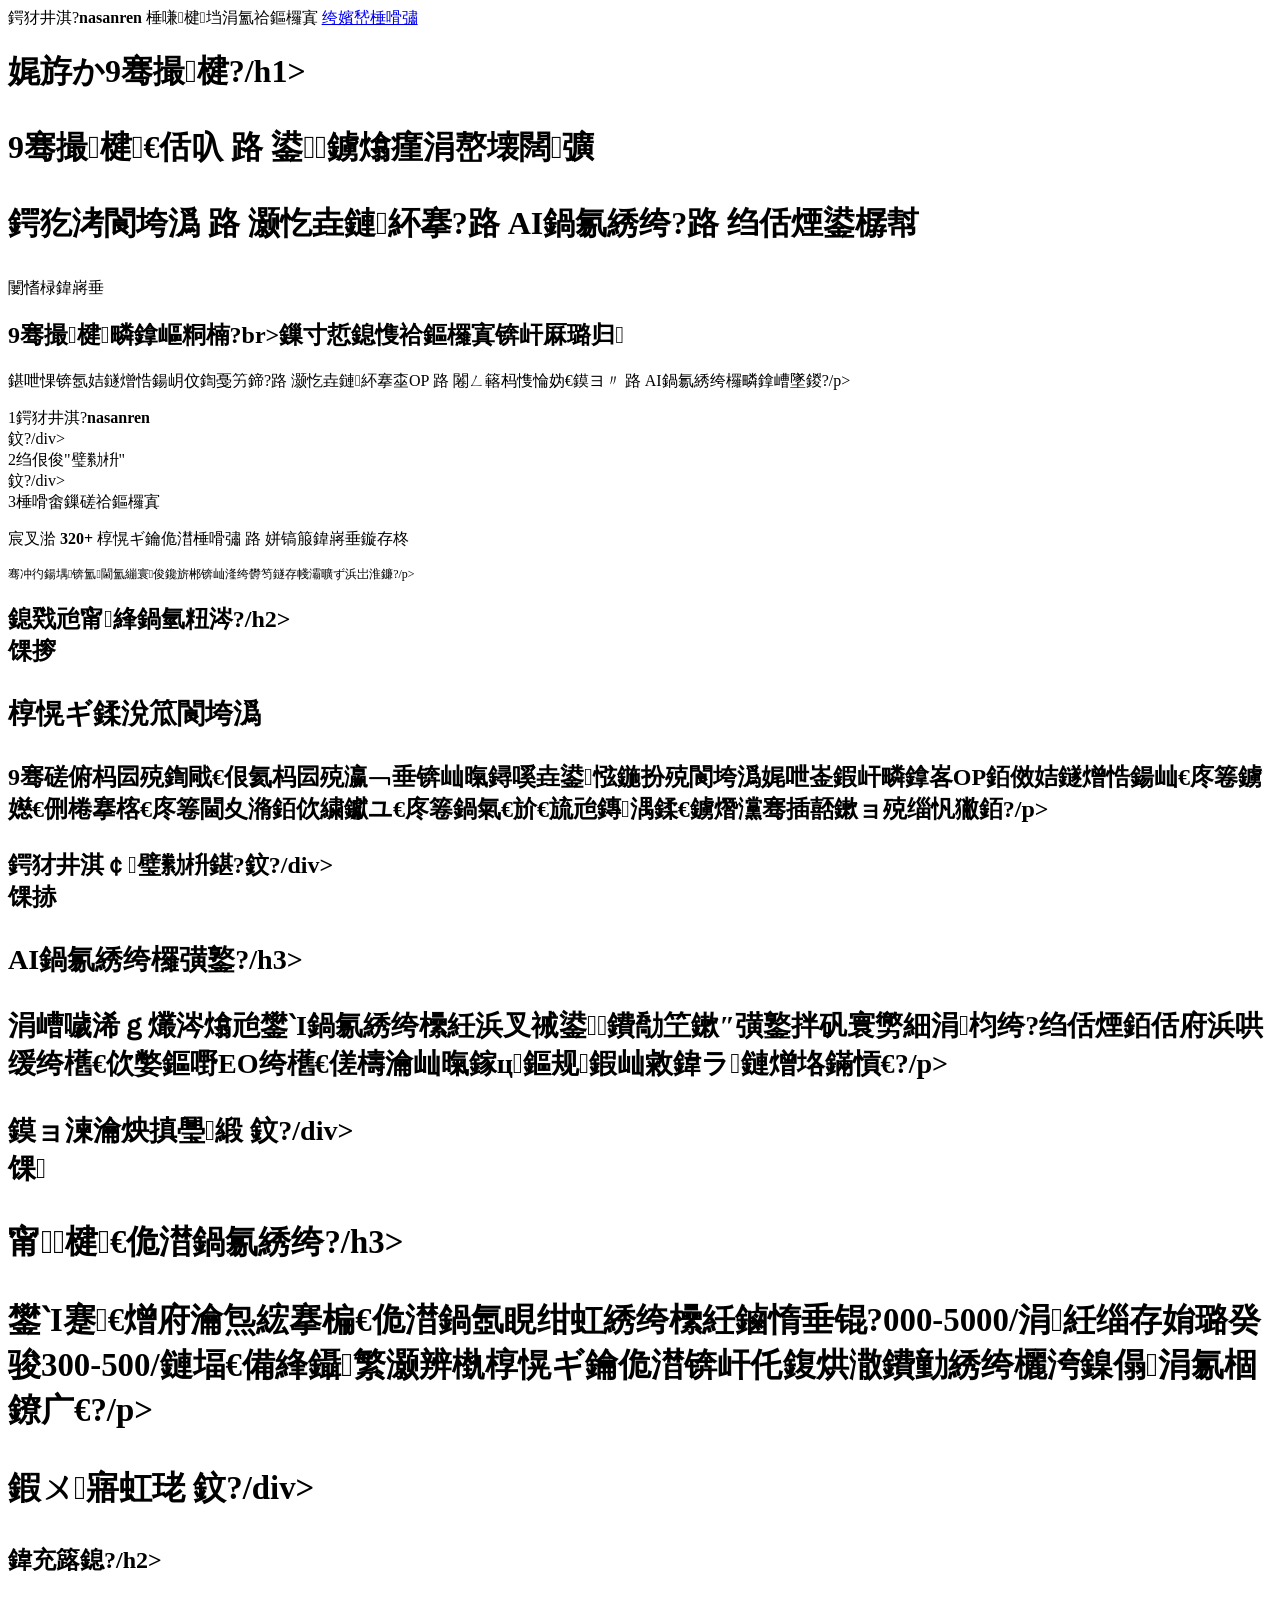
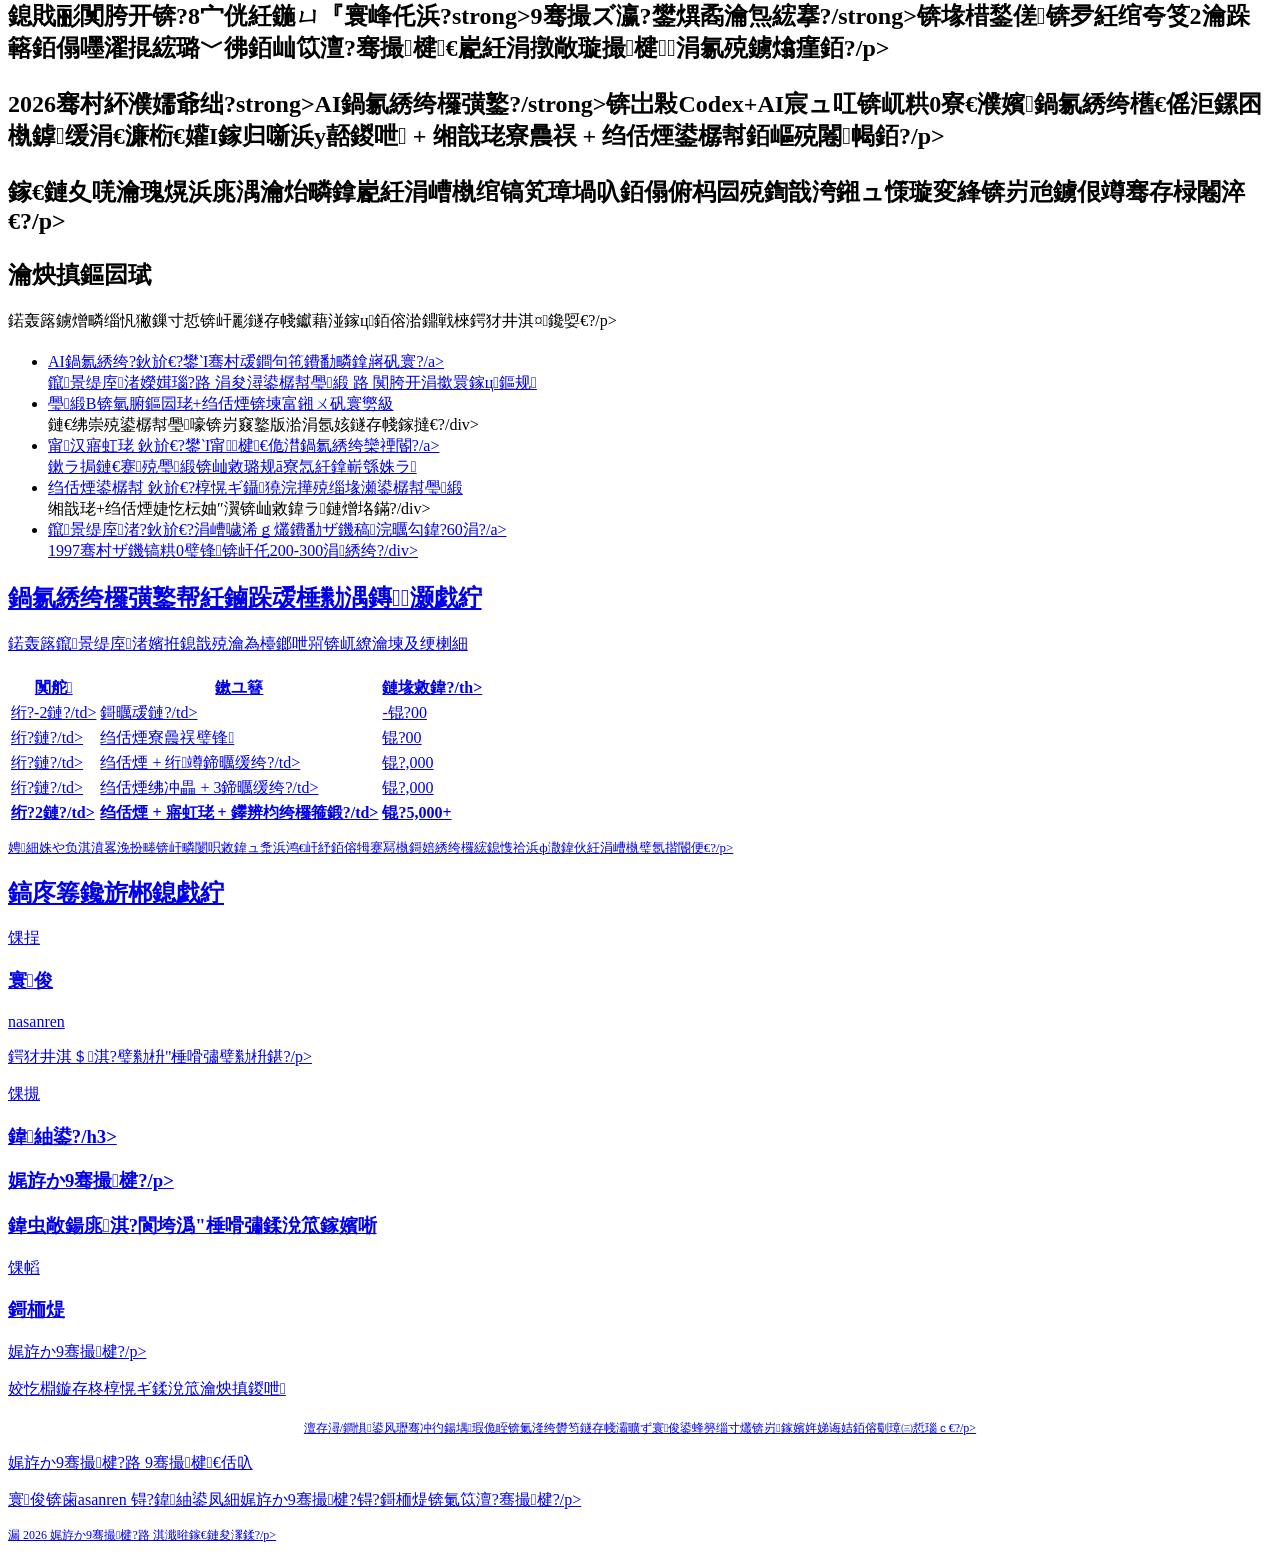
==== commit f82974c6: "??:????????,??????" ====
--- a/index.html
+++ b/index.html
@@ -3,214 +3,167 @@
 <head>
 <meta charset="UTF-8">
 <meta name="viewport" content="width=device-width, initial-scale=1.0">
-<meta name="description" content="渔夫9年餐饮 · 餐饮创业知识库。9年餐饮老兵分享加盟避坑、小成本开店、门店运营干货。AI做网站实操路径，私域变现方法论。">
-<meta name="keywords" content="餐饮创业,加盟避坑,小成本开店,餐饮运营,AI做网站,私域变现,渔夫9年餐饮">
-<title>渔夫9年餐饮 · 餐饮创业知识库</title>
+<meta name="description" content="娓斿か9骞撮楗?路 9骞撮楗€佸叺锛屽垎浜姞鐩熼伩鍧戙€佸皬鎴愭湰寮€搴椼€丄I鍋氱綉绔欏彉鐜板疄鎿嶃€傚姞寰俊棰嗛楗垱涓氳祫鏂欏寘銆?>
+<meta name="keywords" content="椁愰ギ鍒涗笟,鍔犵洘閬垮潙,灏忔垚鏈紑搴?AI鍋氱綉绔?绉佸煙鍙樼幇,娓斿か9骞撮楗?>
+<title>娓斿か9骞撮楗?路 9骞撮楗€佸叺 路 椁愰ギ鍒涗笟瀹炴搷</title>
 <link rel="stylesheet" href="style.css">
 </head>
 <body>
 
+<!-- 鎮诞寰俊寮曟祦鏉?-->
+<div class="float-bar" id="floatBar">
+  <span class="float-text">鍔犲井淇?<strong>nasanren</strong> 棰嗛楗垱涓氳祫鏂欏寘</span>
+  <a href="#contact" class="float-btn">绔嬪嵆棰嗗彇</a>
+</div>
+
 <header>
-  <h1>渔夫9年餐饮</h1>
-  <p class="tagline">9年餐饮老兵 &middot; 只说真话不割韭菜</p>
-  <p class="subtitle">实体门店运营 &nbsp;·&nbsp; 加盟避坑 &nbsp;·&nbsp; 小成本开店 &nbsp;·&nbsp; AI做网站</p>
+  <h1>娓斿か9骞撮楗?/h1>
+  <p class="tagline">9骞撮楗€佸叺 路 鍙鐪熻瘽涓嶅壊闊彍</p>
+  <p class="subtitle">鍔犵洘閬垮潙 路 灏忔垚鏈紑搴?路 AI鍋氱綉绔?路 绉佸煙鍙樼幇</p>
 </header>
 
 <div class="container">
 
-  <!-- Hero -->
+  <!-- Hero 寮哄紩娴?-->
   <div class="hero-cta">
-    <h3>免费领取「餐饮创业避坑手册」</h3>
-    <p>9年实体店踩过的坑、赚到的经验，整理成实操手册</p>
-    <p class="highlight">关注公众号「渔夫9年餐饮」，私信回复"避坑"领取</p>
-    <p style="font-size:12px;color:var(--text-light);margin-top:12px">平台合规提示：请通过公众号私信获取，本站不直接展示联系方式</p>
+    <div class="hero-badge">闄愭椂鍏嶈垂</div>
+    <h2>9骞撮楗疄鎿嶇粡楠?br>鏁寸悊鎴愯祫鏂欏寘锛屽厤璐归</h2>
+    <p class="hero-desc">鍖呭惈锛氬姞鐩熷悎鍚岄伩鍧戞竻鍗?路 灏忔垚鏈紑搴桽OP 路 闂ㄥ簵杩愯惀妫€鏌ヨ〃 路 AI鍋氱綉绔欏疄鎿嶆墜鍐?/p>
+    <div class="hero-steps">
+      <div class="step"><span class="step-num">1</span>鍔犲井淇?<strong>nasanren</strong></div>
+      <div class="step-arrow">鈫?/div>
+      <div class="step"><span class="step-num">2</span>绉佷俊"璧勬枡"</div>
+      <div class="step-arrow">鈫?/div>
+      <div class="step"><span class="step-num">3</span>棰嗗畬鏁磋祫鏂欏寘</div>
+    </div>
+    <p class="hero-note">宸叉湁 <strong>320+</strong> 椁愰ギ鑰佹澘棰嗗彇 路 姘镐箙鍏嶈垂鏇存柊</p>
+    <p style="font-size:12px;color:var(--text-light);margin-top:16px">骞冲彴鍚堣锛氳閫氳繃寰俊鑱旂郴锛屾湰绔欎笉鐩存帴灞曠ず浜岀淮鐮?/p>
   </div>
 
-  <!-- 关于 -->
+  <!-- 鎴戣兘甯綘鍋氫粈涔?-->
   <section>
-    <h2>关于我</h2>
-    <p style="font-size:17px;line-height:2">
-      我叫<strong>阿迪</strong>，38岁，在顺德做了<strong>9年饺子/生鲜实体店</strong>（无堂食），线下2家店。
-      自媒体账号「渔夫9年餐饮」，专注说餐饮行业的真话 ——
-      <span class="emphasis">不割韭菜、不卖焦虑、只给能落地的方案</span>。
-    </p>
-    <p style="margin-top:12px;color:var(--text-mid)">
-      这个网站是我的<strong style="color:var(--hermes)">餐饮创业知识库</strong>，内容涵盖加盟避坑、小成本开店、
-      门店运营干货、AI工具应用。所有内容基于真实实操经验，不是纸上谈兵。
-    </p>
+    <h2>鎴戣兘甯綘鍋氫粈涔?/h2>
+    <div class="card-grid">
+      <div class="card card-highlight">
+        <div class="card-icon">馃摉</div>
+        <h3>椁愰ギ鍒涗笟閬垮潙</h3>
+        <p>9骞磋俯杩囩殑鍧戙€佷氦杩囩殑瀛﹁垂锛屾暣鐞嗘垚鍙惤鍦扮殑閬垮潙娓呭崟鍜屽疄鎿峉OP銆傚姞鐩熷悎鍚屾€庝箞鐪嬨€侀棬搴楁€庝箞閫夊潃銆佽繍钀ユ€庝箞鍋氣€斺€旈兘鏄湡鍒€鐪熸灙骞插嚭鏉ョ殑缁忛獙銆?/p>
+        <div class="card-cta">鍔犲井淇￠璧勬枡鍖?鈫?/div>
+      </div>
+      <div class="card card-highlight">
+        <div class="card-icon">馃捇</div>
+        <h3>AI鍋氱綉绔欏彉鐜?/h3>
+        <p>涓嶆噦浠ｇ爜涔熻兘鐢ˋI鍋氱綉绔欙紝浜叉祴鍙鐨勪笁鏉″彉鐜拌矾寰勶細涓枃绔?绉佸煙銆佸府浜哄缓绔欍€佽嫳鏂嘢EO绔欍€傞檮瀹屾暣鎵ц鏂规鍜屾敹鍏ラ鏈熷垎鏋愩€?/p>
+        <div class="card-cta">鏌ョ湅瀹炴搷璺緞 鈫?/div>
+      </div>
+      <div class="card card-highlight">
+        <div class="card-icon">馃</div>
+        <h3>甯楗€佹澘鍋氱綉绔?/h3>
+        <p>鐢ˋI蹇€熷府瀹炰綋搴楄€佹澘鍋氬睍绀虹綉绔欙紝鏀惰垂锟?000-5000/涓紝缁存姢璐癸骏300-500/鏈堛€備綘鑷繁灏辨槸椁愰ギ鑰佹澘锛屽仛鍑烘潵鐨勭綉绔欐洿鎳傝涓氱棝鐐广€?/p>
+        <div class="card-cta">鍜ㄨ寤虹珯 鈫?/div>
+      </div>
+    </div>
   </section>
 
-  <!-- 知识库 -->
+  <!-- 鍏充簬鎴?-->
   <section>
-    <h2>知识库</h2>
+    <h2>鍏充簬鎴?/h2>
+    <div class="about-box">
+      <p>鎴戝彨<strong>闃胯开</strong>锛?8宀侊紝鍦ㄩ『寰峰仛浜?strong>9骞撮ズ瀛?鐢熼矞瀹炰綋搴?/strong>锛堟棤鍫傞锛夛紝绾夸笅2瀹跺簵銆傝嚜濯掍綋璐﹀彿銆屾笖澶?骞撮楗€嶏紝涓撴敞璇撮楗涓氱殑鐪熻瘽銆?/p>
+      <p style="margin-top:12px">2026骞村紑濮嬬爺绌?strong>AI鍋氱綉绔欏彉鐜?/strong>锛岀敤Codex+AI宸ュ叿锛屼粠0寮€濮嬪鍋氱綉绔欍€傜洰鏍囨槸鎼缓涓€濂椼€孉I鎵归噺浜у嚭鍐呭 + 缃戠珯寮曟祦 + 绉佸煙鍙樼幇銆嶇殑闂幆銆?/p>
+      <p style="margin-top:12px;color:var(--hermes);font-weight:600">鎵€鏈夊唴瀹瑰熀浜庣湡瀹炲疄鎿嶏紝涓嶆槸绾镐笂璋堝叺銆傝俯杩囩殑鍧戠洿鎺ュ憡璇変綘锛岃兘鐪佷竴骞存椂闂淬€?/p>
+    </div>
+  </section>
+
+  <!-- 鐭ヨ瘑搴撴枃绔?-->
+  <section>
+    <h2>瀹炴搷鏂囩珷</h2>
+    <p style="color:var(--text-mid);margin-bottom:20px">鍩轰簬鐪熷疄缁忛獙鏁寸悊锛屽彲鐩存帴钀藉湴鎵ц銆傛湁鐤戦棶鍔犲井淇¤鑱娿€?/p>
     <ul class="article-list">
       <li>
         <div class="text">
-          <a href="articles/AI做网站.html">AI做网站 —— 用AI年入百万的实操路径</a>
-          <div class="desc">良辰美案例拆解 · 三条变现路径分析 · 阿迪专属执行方案</div>
+          <a href="articles/AI鍋氱綉绔?html">AI鍋氱綉绔?鈥斺€?鐢ˋI骞村叆鐧句竾鐨勫疄鎿嶈矾寰?/a>
+          <div class="desc">鑹景缇庢渚嬫媶瑙?路 涓夋潯鍙樼幇璺緞 路 闃胯开涓撳睘鎵ц鏂规</div>
         </div>
       </li>
       <li>
         <div class="text">
-          <a href="articles/良辰美案例.html">良辰美案例 —— 不懂代码的奶爸如何年入160万</a>
-          <div class="desc">1997年奶爸从0起步，做200-300个网站，靠数量堆概率</div>
+          <a href="articles/璺緞B-涓枃绔欏姞绉佸煙.html">璺緞B锛氫腑鏂囩珯+绉佸煙锛堜富鎺ㄨ矾寰勶級</a>
+          <div class="desc">鏈€绋崇殑鍙樼幇璺嚎锛岃窡鐜版湁涓氬姟鐩存帴鎵撻€?/div>
         </div>
       </li>
       <li>
         <div class="text">
-          <a href="articles/私域变现.html">私域变现 —— 餐饮自媒体的终极变现路径</a>
-          <div class="desc">网站+私域漏斗模型 · 收入预期分析 · 平台合规红线</div>
+          <a href="articles/甯汉寤虹珯.html">甯汉寤虹珯 鈥斺€?鐢ˋI甯楗€佹澘鍋氱綉绔欒禋閽?/a>
+          <div class="desc">鏉ラ挶鏈€蹇殑璺緞锛屾敹璐规ā寮忥紝鎿嶄綔姝ラ</div>
         </div>
       </li>
       <li>
         <div class="text">
-          <a href="articles/路径B-中文站加私域.html">路径B：中文站+私域（主推路径）</a>
-          <div class="desc">最稳的变现路线 —— 跟你现有业务直接打通，内容现成的</div>
+          <a href="articles/绉佸煙鍙樼幇.html">绉佸煙鍙樼幇 鈥斺€?椁愰ギ鑷獟浣撶殑缁堟瀬鍙樼幇璺緞</a>
+          <div class="desc">缃戠珯+绉佸煙婕忔枟妯″瀷锛屾敹鍏ラ鏈熷垎鏋?/div>
         </div>
       </li>
       <li>
         <div class="text">
-          <a href="articles/帮人建站.html">帮人建站 —— 用AI帮餐饮老板做网站赚钱</a>
-          <div class="desc">来钱最快的路径 · 收费模式 · 竞品对比 · 操作步骤</div>
-        </div>
-      </li>
-      <li>
-        <div class="text">
-          <a href="articles/英文SEO.html">英文SEO —— 天花板最高的长期资产</a>
-          <div class="desc">Google Adsense广告 · 美元定价 · 餐饮内容切入口</div>
-        </div>
-      </li>
-      <li>
-        <div class="text">
-          <a href="articles/知识库自动迭代.html">知识库自动迭代 —— Codex + Obsidian 工作流</a>
-          <div class="desc">raw/wiki分层 · ingest流程 · 知识越用越好用</div>
-        </div>
-      </li>
-      <li>
-        <div class="text">
-          <a href="articles/Codex工具.html">Codex工具 —— 阿迪的AI助手全家桶</a>
-          <div class="desc">核心技能介绍 · 零成本 · 怎么用AI做网站</div>
+          <a href="articles/鑹景缇庢渚?html">鑹景缇庢渚?鈥斺€?涓嶆噦浠ｇ爜鐨勫ザ鐖稿浣曞勾鍏?60涓?/a>
+          <div class="desc">1997骞村ザ鐖镐粠0璧锋锛屽仛200-300涓綉绔?/div>
         </div>
       </li>
     </ul>
   </section>
 
-  <!-- 三条路径 -->
+  <!-- 鏀跺叆棰勬湡 -->
   <section>
-    <h2>AI做网站三条路径</h2>
-    <div class="card-grid">
-      <div class="card">
-        <h3>路径B：中文站+私域</h3>
-        <p>做餐饮创业知识库网站，引流私域卖资料/课程。<br>推荐指数：⭐⭐⭐⭐⭐</p>
-        <p style="margin-top:10px"><strong>收入：</strong>￥5,000 – 20,000/月</p>
-        <span class="tag">最推荐</span>
+    <h2>鍋氱綉绔欏彉鐜帮紝鏀跺叆棰勬湡鏄灏戯紵</h2>
+    <p style="color:var(--text-mid);margin-bottom:20px">鍩轰簬鑹景缇庢渚嬪拰鎴戠殑瀹為檯鎯呭喌锛屼繚瀹堜及绠楋細</p>
+    <div class="table-wrap">
+      <table>
+        <tr><th>闃舵</th><th>鏉ユ簮</th><th>鏈堟敹鍏?/th></tr>
+        <tr><td>绗?-2鏈?/td><td>鎶曞叆鏈?/td><td style="color:var(--text-light)">-锟?00</td></tr>
+        <tr><td>绗?鏈?/td><td>绉佸煙寮曟祦璧锋</td><td>锟?00</td></tr>
+        <tr><td>绗?鏈?/td><td>绉佸煙 + 绗竴鍗曞缓绔?/td><td>锟?,000</td></tr>
+        <tr><td>绗?鏈?/td><td>绉佸煙绋冲畾 + 3鍗曞缓绔?/td><td>锟?,000</td></tr>
+        <tr style="font-weight:700;background:var(--hermes-light)"><td>绗?2鏈?/td><td>绉佸煙 + 寤虹珯 + 鑻辨枃绔欏箍鍛?/td><td class="emphasis">锟?5,000+</td></tr>
+      </table>
+    </div>
+    <p style="font-size:13px;color:var(--text-light);margin-top:12px">娉細姝や负淇濆畧浼扮畻锛屽疄闄呮敹鍏ュ洜浜鸿€屽紓銆傛牳蹇冩槸鎶婄綉绔欏綋鎴愯祫浜ф潵鍏伙紝涓嶆槸璧氬揩閽便€?/p>
+  </section>
+
+  <!-- 鑱旂郴鏂瑰紡閿氱偣 -->
+  <div class="contact-section" id="contact">
+    <h2>鎬庝箞鑱旂郴鎴戯紵</h2>
+    <div class="contact-methods">
+      <div class="contact-card">
+        <div class="contact-icon">馃挰</div>
+        <h3>寰俊</h3>
+        <p class="contact-value">nasanren</p>
+        <p class="contact-desc">鍔犲井淇＄淇?璧勬枡"棰嗗彇璧勬枡鍖?/p>
       </div>
-      <div class="card">
-        <h3>路径C：帮人建站</h3>
-        <p>用AI帮餐饮老板做网站，收建站费+维护费。<br>推荐指数：⭐⭐⭐⭐</p>
-        <p style="margin-top:10px"><strong>收入：</strong>￥10,000 – 25,000/月</p>
-        <span class="tag">来钱最快</span>
+      <div class="contact-card">
+        <div class="contact-icon">馃摫</div>
+        <h3>鍏紬鍙?/h3>
+        <p class="contact-value">娓斿か9骞撮楗?/p>
+        <p class="contact-desc">鍏虫敞鍚庣淇?閬垮潙"棰嗗彇鍒涗笟鎵嬪唽</p>
       </div>
-      <div class="card">
-        <h3>路径A：英文SEO站</h3>
-        <p>做英文网站赚Google广告费，美元定价。<br>推荐指数：⭐⭐⭐</p>
-        <p style="margin-top:10px"><strong>收入：</strong>$2,000 – 5,000/月</p>
-        <span class="tag">天花板最高</span>
+      <div class="contact-card">
+        <div class="contact-icon">馃幍</div>
+        <h3>鎶栭煶</h3>
+        <p class="contact-value">娓斿か9骞撮楗?/p>
+        <p class="contact-desc">姣忔棩鏇存柊椁愰ギ鍒涗笟瀹炴搷鍐呭</p>
       </div>
     </div>
-  </section>
-
-  <!-- 执行计划 -->
-  <section>
-    <h2>30天执行计划</h2>
-    <div class="flow-steps">
-      <div class="flow-step">
-        <div class="num">1</div>
-        <h4>第1周<br>建站</h4>
-        <p>部署adi-wiki成网站<br>加引流入口<br>买域名（约￥100）</p>
-      </div>
-      <div class="flow-step">
-        <div class="num">2</div>
-        <h4>第2–4周<br>填内容</h4>
-        <p>放10–20篇精华文章<br>生成封面图<br>分类整理</p>
-      </div>
-      <div class="flow-step">
-        <div class="num">3</div>
-        <h4>第2–3月<br>引流</h4>
-        <p>SEO优化<br>自媒体发文带链接<br>开始英文站</p>
-      </div>
-      <div class="flow-step">
-        <div class="num">4</div>
-        <h4>第3月起<br>变现</h4>
-        <p>私域卖资料<br>接建站订单<br>Google广告费</p>
-      </div>
-    </div>
-  </section>
-
-  <!-- 启动成本 -->
-  <section>
-    <h2>启动成本</h2>
-    <div class="table-wrap">
-      <table>
-        <tr><th>项目</th><th>费用</th><th>备注</th></tr>
-        <tr><td>AI工具（DeepSeek API）</td><td>￥200/月</td><td>够用了</td></tr>
-        <tr><td>域名（.com）</td><td>￥100/年</td><td>yufu9nian.com</td></tr>
-        <tr><td>GitHub Pages托管</td><td class="green-text">免费</td><td>无限流量</td></tr>
-        <tr><td>Codex</td><td class="green-text">￥0（已有）</td><td>AI编程助手</td></tr>
-        <tr><td>Obsidian</td><td class="green-text">免费</td><td>知识管理</td></tr>
-        <tr style="font-weight:700;background:#FFF8ED"><td>合计</td><td class="emphasis">＜ ￥500</td><td>亏了也不心疼</td></tr>
-      </table>
-    </div>
-  </section>
-
-  <!-- 收入预期 -->
-  <section>
-    <h2>12个月收入预期（保守估算）</h2>
-    <div class="table-wrap">
-      <table>
-        <tr><th>月份</th><th>来源</th><th>月收入</th></tr>
-        <tr><td>1–2月</td><td>投入期</td><td style="color:var(--text-light)">-￥500</td></tr>
-        <tr><td>3月</td><td>私域引流起步</td><td>￥500</td></tr>
-        <tr><td>6月</td><td>私域 + 第一单建站</td><td>￥3,000</td></tr>
-        <tr><td>9月</td><td>私域稳定 + 3单建站</td><td>￥8,000</td></tr>
-        <tr style="font-weight:700;background:#FFF8ED"><td>12月</td><td>私域 + 建站 + 英文站广告</td><td class="emphasis">￥15,000+</td></tr>
-      </table>
-    </div>
-  </section>
-
-  <!-- 金句 -->
-  <section>
-    <h2>良辰美的金句</h2>
-    <blockquote>「你只需要赢一次。」</blockquote>
-    <blockquote>「我做一百个，前面沉了九十九个我都不心疼。只要有那么一两个火了，前面赔的全给我赚回来。」</blockquote>
-    <blockquote>「代码的语法我不懂，但abcd这几个字母我还是认识的。」</blockquote>
-    <blockquote>「AI最大的好处，是把人从那些最底层、最重复、最枯燥的活儿里头解放出来。」</blockquote>
-  </section>
-
-  <!-- 私域引流 -->
-  <div class="private-domain">
-    <h3>想了解更多？</h3>
-    <p>关注我的公众号，获取餐饮创业一手实战经验</p>
-    <div class="contact-box">
-      <strong>公众号：渔夫9年餐饮</strong><br>
-      <span style="font-size:13px;color:var(--text-light)">私信回复"避坑"领取餐饮创业手册</span>
-    </div>
-    <p style="font-size:12px;color:var(--text-light);margin-top:14px">头条/百家号等平台合规要求：本站不直接展示微信号、二维码。请通过公众号私信联系。</p>
+    <p style="font-size:12px;color:var(--text-light);margin-top:20px;text-align:center">澶存潯/鐧惧鍙风瓑骞冲彴鍚堣瑕佹眰锛氭湰绔欎笉鐩存帴灞曠ず寰俊鍙蜂簩缁寸爜锛岃鎵嬪姩娣诲姞銆傛劅璋㈢悊瑙ｃ€?/p>
   </div>
 
-</div>
+</div><!-- /container -->
 
 <footer>
-  <p>渔夫9年餐饮 &middot; 阿迪知识库</p>
+  <p>娓斿か9骞撮楗?路 9骞撮楗€佸叺</p>
   <div class="footer-divider"></div>
-  <p>9年餐饮老兵 &middot; 只说真话不割韭菜</p>
-  <p style="margin-top:10px">
-    <a href="articles/AI做网站.html">AI做网站</a> &nbsp;&middot;&nbsp;
-    <a href="articles/私域变现.html">私域变现</a> &nbsp;&middot;&nbsp;
-    <a href="articles/帮人建站.html">帮人建站</a>
-  </p>
-  <p style="margin-top:16px;font-size:11px;opacity:0.4">&copy; 2026 yufu9nian</p>
+  <p>寰俊锛歯asanren 锝?鍏紬鍙凤細娓斿か9骞撮楗?锝?鎶栭煶锛氭笖澶?骞撮楗?/p>
+  <p style="margin-top:12px;font-size:12px">漏 2026 娓斿か9骞撮楗?路 淇濈暀鎵€鏈夋潈鍒?/p>
 </footer>
 
 </body>
-</html>
+</html>
